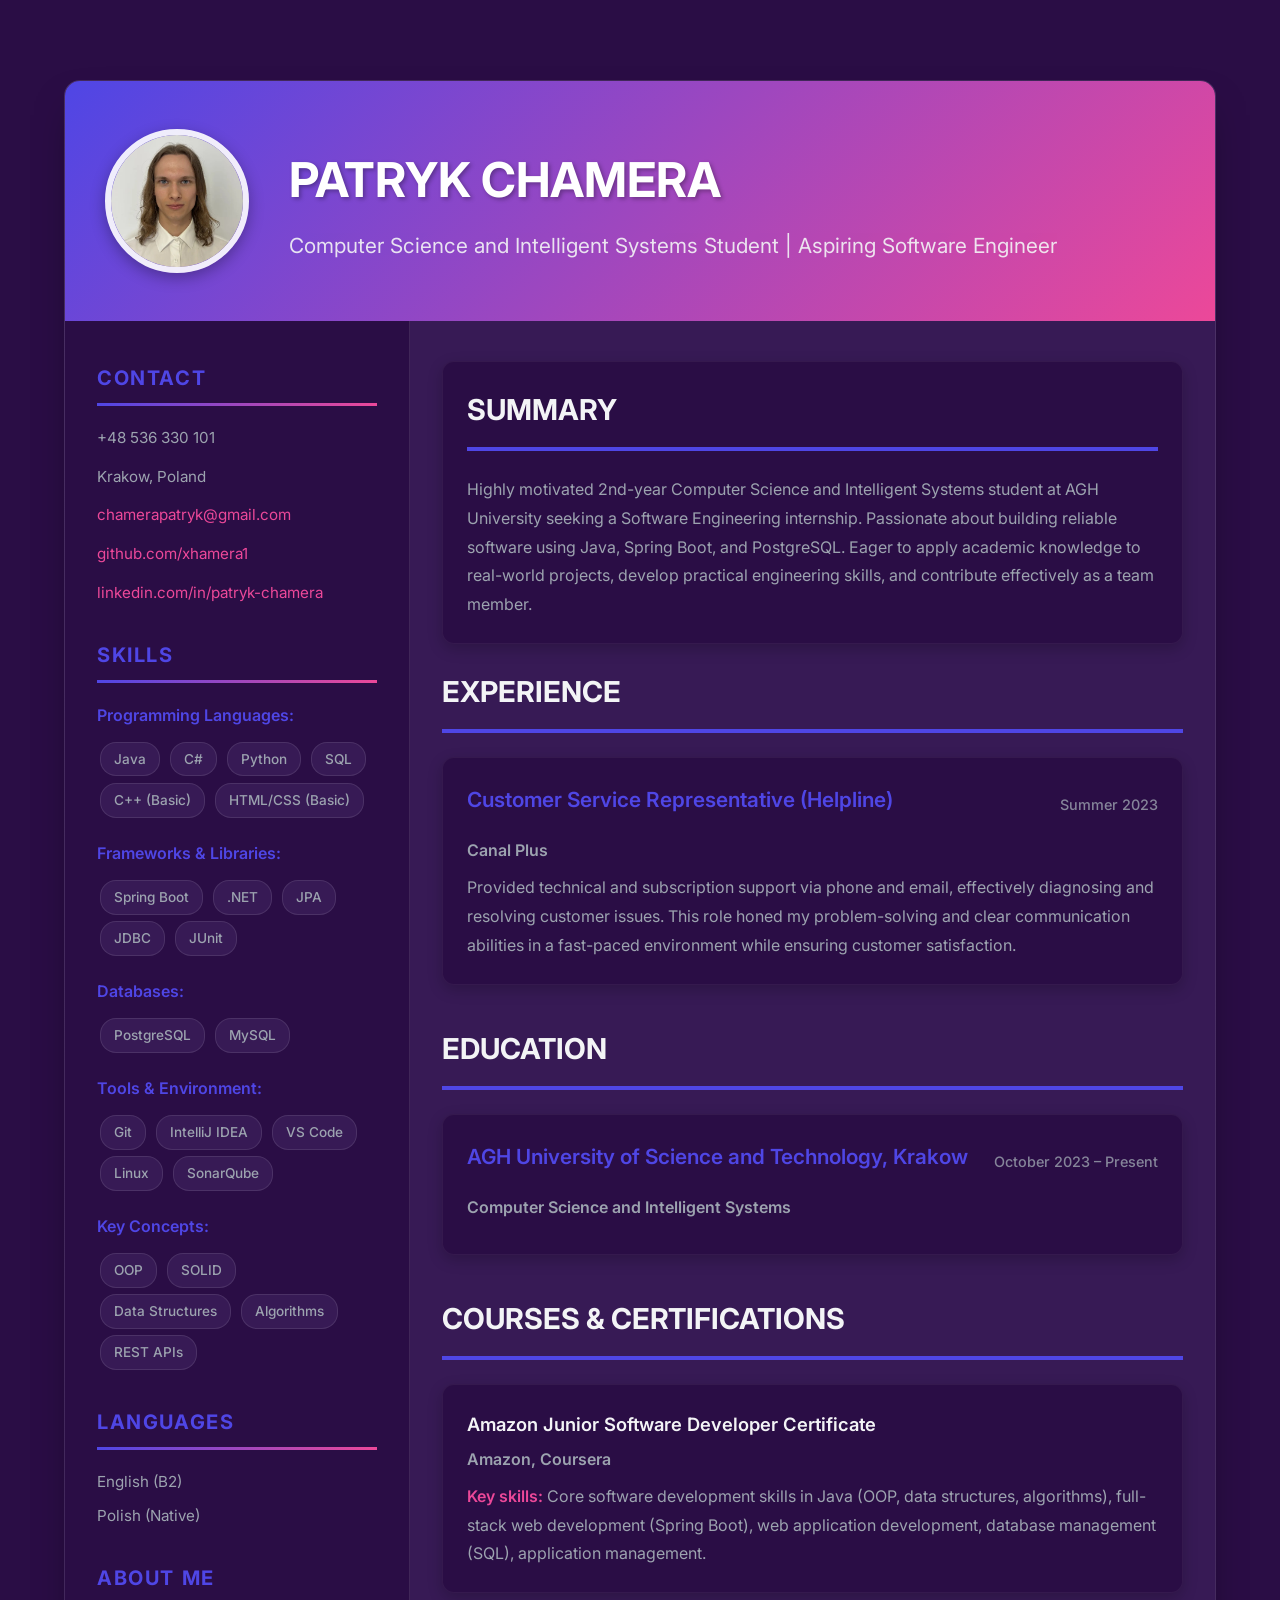
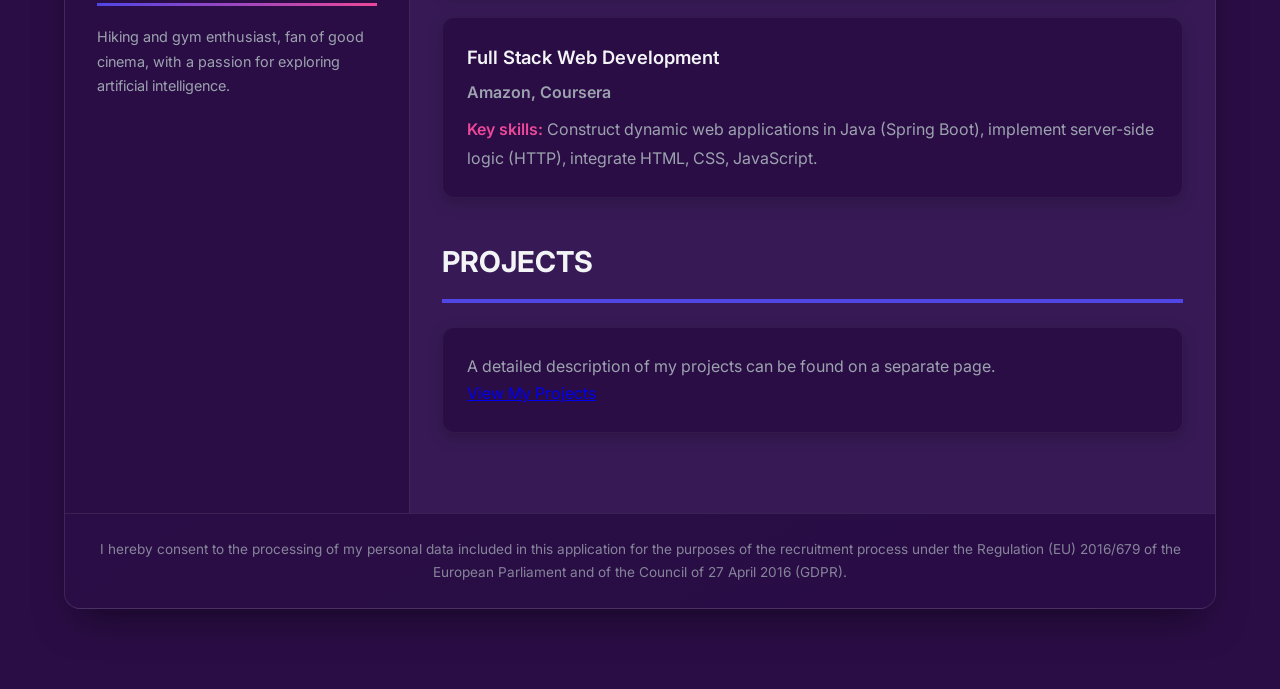
==== index.html @ 76b63164 "fixed links" ====
<!DOCTYPE html>
<html lang="en">
<head>
    <meta charset="UTF-8">
    <meta name="viewport" content="width=device-width, initial-scale=1.0">
    <title>Patryk Chamera CV</title>
    <link rel="stylesheet" href="styles.css">
    </head>
<body>

    <div class="container">
        <header class="header">
            <div class="profile-photo-wrapper">
                <img src="photo/cv zdjecie Patryk Chamera.jpeg" alt="Zdjęcie Patryka Chamery" class="profile-photo" onerror="this.onerror=null; this.src='https://placehold.co/120x120/e2e8f0/334155?text=Photo';">
            </div>
            <div class="header-text">
                <h1>PATRYK CHAMERA</h1>
                <p>Computer Science and Intelligent Systems Student | Aspiring Software Engineer</p>
            </div>
        </header>

        <div class="main-content">

            <aside class="sidebar">
                <section class="contact-section sidebar-section">
                    <h2>CONTACT</h2>
                    <ul>
                        <li>
                            <span>+48 536 330 101</span>
                        </li>
                        <li>
                            <span>Krakow, Poland</span>
                        </li>
                        <li>
                            <a href="mailto:chamerapatryk@gmail.com">chamerapatryk@gmail.com</a>
                        </li>
                        <li>
                            <a href="https://github.com/xhamera1" target="_blank" rel="noopener noreferrer">github.com/xhamera1</a>
                        </li>
                        <li>
                            <a href="https://www.linkedin.com/in/patryk-chamera-309835289/" target="_blank" rel="noopener noreferrer">linkedin.com/in/patryk-chamera</a>
                        </li>
                    </ul>
                </section>

                <section class="skills-section sidebar-section">
                    <h2>SKILLS</h2>
                    <div class="skills-list">
                        <div class="skill-category">
                            <h4>Programming Languages:</h4>
                            <p>
                                <span class="skill-tag">Java</span>
                                <span class="skill-tag">C#</span>
                                <span class="skill-tag">Python</span>
                                <span class="skill-tag">SQL</span>
                                <span class="skill-tag">C++ (Basic)</span>
                                <span class="skill-tag">HTML/CSS (Basic)</span>
                            </p>
                        </div>
                        <div class="skill-category">
                            <h4>Frameworks & Libraries:</h4>
                            <p>
                                <span class="skill-tag">Spring Boot</span>
                                <span class="skill-tag">.NET</span>
                                <span class="skill-tag">JPA</span>
                                <span class="skill-tag">JDBC</span>
                                <span class="skill-tag">JUnit</span>
                             </p>
                        </div>
                        <div class="skill-category">
                            <h4>Databases:</h4>
                            <p>
                                <span class="skill-tag">PostgreSQL</span>
                                <span class="skill-tag">MySQL</span>
                             </p>
                        </div>
                        <div class="skill-category">
                            <h4>Tools & Environment:</h4>
                            <p>
                                <span class="skill-tag">Git</span>
                                <span class="skill-tag">IntelliJ IDEA</span>
                                <span class="skill-tag">VS Code</span>
                                <span class="skill-tag">Linux</span>
                                <span class="skill-tag">SonarQube</span>
                            </p>
                        </div>
                        <div class="skill-category">
                            <h4>Key Concepts:</h4>
                             <p>
                                <span class="skill-tag">OOP</span>
                                <span class="skill-tag">SOLID</span>
                                <span class="skill-tag">Data Structures</span>
                                <span class="skill-tag">Algorithms</span>
                                <span class="skill-tag">REST APIs</span>
                            </p>
                        </div>
                    </div>
                </section>

                <section class="languages-section sidebar-section">
                    <h2>LANGUAGES</h2>
                    <ul>
                        <li>English (B2)</li>
                        <li>Polish (Native)</li>
                    </ul>
                </section>

                 <section class="about-section sidebar-section">
                    <h2>ABOUT ME</h2>
                    <p>
                        Hiking and gym enthusiast, fan of good cinema, with a passion for exploring artificial intelligence.
                    </p>
                </section>
            </aside>

            <main class="main-column">
                <section class="main-section card fade-in" id="summary">
                    <h2>SUMMARY</h2>
                    <p>
                        Highly motivated 2nd-year Computer Science and Intelligent Systems student at AGH University seeking a Software Engineering internship. Passionate about building reliable software using Java, Spring Boot, and PostgreSQL. Eager to apply academic knowledge to real-world projects, develop practical engineering skills, and contribute effectively as a team member.
                    </p>
                </section>

                <section class="main-section fade-in" id="experience">
                    <h2>EXPERIENCE</h2>
                    <div class="job card">
                        <div class="job-header">
                            <h3>Customer Service Representative (Helpline)</h3>
                            <span class="job-date">Summer 2023</span>
                        </div>
                        <p class="job-company">Canal Plus</p>
                        <p>
                            Provided technical and subscription support via phone and email, effectively diagnosing and resolving customer issues. This role honed my problem-solving and clear communication abilities in a fast-paced environment while ensuring customer satisfaction.
                        </p>
                    </div>
                </section>

                <section class="main-section fade-in" id="education">
                    <h2>EDUCATION</h2>
                    <div class="education-item card">
                         <div class="education-header">
                            <h3>AGH University of Science and Technology, Krakow</h3>
                            <span class="education-date">October 2023 – Present</span>
                        </div>
                        <p class="education-degree">Computer Science and Intelligent Systems</p>
                    </div>
                </section>

                <section class="main-section fade-in" id="courses">
                    <h2>COURSES & CERTIFICATIONS</h2>
                    <div class="certification-item card">
                        <h3>Amazon Junior Software Developer Certificate</h3>
                        <p class="certification-provider">Amazon, Coursera</p>
                        <p>
                           <span class="key-skills">Key skills:</span> Core software development skills in Java (OOP, data structures, algorithms), full-stack web development (Spring Boot), web application development, database management (SQL), application management.
                        </p>
                    </div>
                     <div class="certification-item card">
                        <h3>Full Stack Web Development</h3>
                        <p class="certification-provider">Amazon, Coursera</p>
                        <p>
                           <span class="key-skills">Key skills:</span> Construct dynamic web applications in Java (Spring Boot), implement server-side logic (HTTP), integrate HTML, CSS, JavaScript.
                        </p>
                    </div>
                </section>

                <section class="main-section fade-in" id="projects">
                    <h2>PROJECTS</h2>
                    <div class="card projects-link-card">
                        <p>A detailed description of my projects can be found on a separate page.</p>
                        <a href="projects.html" class="button-link">
                            View My Projects
                        </a>
                    </div>
                </section>
            </main>
        </div>

        <footer class="footer">
            I hereby consent to the processing of my personal data included in this application for the purposes of the recruitment process under the Regulation (EU) 2016/679 of the European Parliament and of the Council of 27 April 2016 (GDPR).
        </footer>

    </div>

    </body>
</html>
---- styles.css ----
/* Import Google Font */
@import url('https://fonts.googleapis.com/css2?family=Inter:wght@400;500;600;700&display=swap');

/* --- CSS Variables --- */
:root {
    --primary-deep: #2A0D45;   /* Deep Indigo/Purple */
    --primary-accent: #4F46E5; /* Electric Blue */
    --secondary-accent: #EC4899; /* Vibrant Pink/Magenta */
    --highlight: #14B8A6;     /* Teal */
    --text-light: #F3F4F6;     /* Very Light Gray */
    --text-medium: #9CA3AF;    /* Medium Gray */
    --text-dark: #1F2937;     /* Darker Gray for light backgrounds if needed */
    --card-bg: #371A55;       /* Slightly lighter than deep base */
    --glow-color: rgba(236, 72, 153, 0.7); /* Glow effect color based on secondary accent */

    /* Transitions */
    --transition-fast: all 0.2s ease-in-out;
    --transition-medium: all 0.3s ease-in-out;
}

/* --- Basic Reset & Body --- */
* {
    box-sizing: border-box;
    margin: 0;
    padding: 0;
}

body {
    font-family: 'Inter', sans-serif;
    background-color: var(--primary-deep);
    color: var(--text-light);
    line-height: 1.7; /* Increased line-height */
    padding: 1rem;
    overflow-x: hidden; /* Prevent horizontal scroll */
}

/* --- Container --- */
.container {
    max-width: 72rem; /* Slightly wider max-width */
    margin: 2rem auto;
    background: linear-gradient(145deg, var(--card-bg), var(--primary-deep)); /* Subtle gradient */
    box-shadow: 0 20px 40px -15px rgba(0, 0, 0, 0.5); /* Stronger shadow */
    border-radius: 1rem; /* Larger radius */
    overflow: hidden;
    border: 1px solid rgba(255, 255, 255, 0.1); /* Subtle border */
}

/* --- Header --- */
.header {
    background: linear-gradient(135deg, var(--primary-accent) 0%, var(--secondary-accent) 100%);
    color: #ffffff;
    padding: 2.5rem 1.5rem;
    display: flex;
    flex-direction: column;
    align-items: center;
    text-align: center;
    position: relative;
}

.profile-photo-wrapper {
    margin-bottom: 1.5rem;
    position: relative;
    width: 8rem; /* Increased size */
    height: 8rem;
}

.profile-photo {
    width: 100%;
    height: 100%;
    border-radius: 50%;
    border: 6px solid rgba(255, 255, 255, 0.9); /* Thicker border */
    object-fit: cover;
    box-shadow: 0 5px 15px rgba(0, 0, 0, 0.3);
    transition: var(--transition-medium);
}

.profile-photo-wrapper:hover .profile-photo {
    transform: scale(1.05);
    box-shadow: 0 8px 25px rgba(0, 0, 0, 0.4), 0 0 15px var(--glow-color); /* Add glow on hover */
}

.header-text h1 {
    font-size: 2.2rem;
    font-weight: 700;
    margin-bottom: 0.5rem;
    text-shadow: 2px 2px 4px rgba(0, 0, 0, 0.3);
}

.header-text p {
    font-size: 1.2rem;
    color: var(--text-light);
    font-weight: 400;
    opacity: 0.9;
}

/* --- Main Content Layout --- */
.main-content {
    display: flex;
    flex-direction: column;
}

/* --- Sidebar --- */
.sidebar {
    width: 100%;
    background-color: var(--primary-deep); /* Dark background */
    padding: 2rem 1.5rem;
    border-right: 1px solid rgba(255, 255, 255, 0.1); /* Subtle separator */
}

.sidebar-section {
    margin-bottom: 2rem;
}

.sidebar-section h2 {
    font-size: 1.25rem;
    font-weight: 700;
    margin-bottom: 1.2rem;
    color: var(--primary-accent); /* Electric blue headers */
    border-bottom: 3px solid;
    border-image: linear-gradient(to right, var(--primary-accent), var(--secondary-accent)) 1; /* Gradient border */
    padding-bottom: 0.5rem;
    text-transform: uppercase;
    letter-spacing: 0.08em;
    transition: var(--transition-fast);
}

.sidebar-section h2:hover {
    color: var(--secondary-accent); /* Shift color on hover */
}

.sidebar-section ul {
    list-style: none;
    font-size: 0.95rem;
    color: var(--text-medium);
}

.sidebar-section ul li {
    margin-bottom: 0.8rem;
    display: flex;
    align-items: center; /* Align icon and text */
}

.sidebar-section .icon { /* Style for optional icons */
    margin-right: 0.8rem;
    color: var(--highlight);
    width: 1.1rem;
    text-align: center;
}

.sidebar-section a {
    color: var(--secondary-accent); /* Pink links */
    text-decoration: none;
    word-break: break-word;
    transition: var(--transition-fast);
    position: relative; /* For potential underline animations */
}

.sidebar-section a:hover {
    color: var(--text-light);
    text-shadow: 0 0 8px var(--glow-color); /* Glow effect */
    transform: translateY(-2px); /* Slight lift */
}

/* Skills Section Specifics */
.skills-list .skill-category {
    margin-bottom: 1.2rem;
}

.skills-list h4 {
    font-weight: 600;
    color: var(--primary-accent);
    margin-bottom: 0.6rem;
    font-size: 1rem;
}

.skill-tag {
    display: inline-block;
    background-color: var(--card-bg);
    color: var(--text-medium);
    padding: 0.3rem 0.8rem;
    margin: 0.2rem;
    border-radius: 1rem; /* Pill shape */
    font-size: 0.85rem;
    font-weight: 500;
    border: 1px solid rgba(255, 255, 255, 0.1);
    transition: var(--transition-fast);
    cursor: default; /* Indicate non-clickable */
}

.skill-tag:hover {
    background-color: var(--secondary-accent);
    color: var(--text-light);
    transform: scale(1.08) rotate(2deg); /* Scale and slight rotate */
    box-shadow: 0 3px 8px rgba(0, 0, 0, 0.3);
    border-color: var(--secondary-accent);
}

.languages-section ul li {
    margin-bottom: 0.5rem;
}

.about-section p {
    font-size: 0.9rem;
    color: var(--text-medium);
}

/* --- Main Column --- */
.main-column {
    width: 100%;
    padding: 2rem 1.5rem;
    background-color: var(--card-bg); /* Slightly lighter background */
}

.main-section {
    margin-bottom: 2.5rem; /* More space */
}

.main-section h2 {
    font-size: 1.8rem;
    font-weight: 700;
    margin-bottom: 1.5rem;
    border-bottom: 4px solid var(--primary-accent);
    padding-bottom: 0.75rem;
    color: var(--text-light);
    transition: var(--transition-fast);
}

.main-section h2:hover {
    border-bottom-color: var(--secondary-accent); /* Change border color on hover */
}

.main-section h3 {
    font-size: 1.3rem;
    font-weight: 600;
    margin-bottom: 0.7rem;
    color: var(--primary-accent);
}

.main-section p {
    font-size: 1rem; /* Larger base text */
    color: var(--text-medium);
    line-height: 1.8;
}

/* Card Styling for main sections */
.card {
    background-color: var(--primary-deep); /* Darker cards */
    padding: 1.5rem;
    border-radius: 0.75rem;
    margin-bottom: 1.5rem;
    border: 1px solid rgba(255, 255, 255, 0.05);
    box-shadow: 0 5px 15px rgba(0, 0, 0, 0.2);
    transition: var(--transition-medium);
}

.card:hover {
    transform: translateY(-6px) scale(1.01); /* Lift and slight scale */
    box-shadow: 0 12px 25px rgba(0, 0, 0, 0.3);
    border-color: var(--secondary-accent);
    background-color: #401f68; /* Slightly lighten card background on hover */
}

/* Experience Section Specifics */
.job-header, .education-header {
    display: flex;
    flex-direction: column;
    justify-content: space-between;
    align-items: baseline;
    margin-bottom: 0.5rem;
}
.job-date, .education-date {
    font-size: 0.9rem;
    font-weight: 500;
    color: var(--text-medium);
    margin-top: 0.25rem;
    opacity: 0.8;
}
.job-company, .education-degree, .certification-provider {
    font-size: 1rem;
    font-weight: 600;
    color: var(--text-light);
    margin-bottom: 0.5rem;
}

/* Courses & Certifications Specifics */
.certification-item h3 {
     font-size: 1.15rem;
     color: var(--text-light);
     margin-bottom: 0.3rem;
}
.key-skills {
    font-weight: 600;
    color: var(--secondary-accent); /* Highlight key skills */
}

/* Projects Specifics */
.project-item h3 {
    font-size: 1.15rem;
    color: var(--text-light);
    margin-bottom: 0.3rem;
}
.project-item p {
    margin-bottom: 1rem; /* More space before link */
}
.project-link {
    font-size: 0.95rem;
    font-weight: 500;
    display: inline-flex; /* Use flex for icon alignment */
    align-items: center;
    gap: 0.5rem; /* Space between icon and text */
    color: var(--text-light);
    background-color: var(--primary-accent);
    padding: 0.5rem 1rem;
    border-radius: 0.5rem;
    text-decoration: none;
    transition: var(--transition-fast);
    box-shadow: 0 2px 5px rgba(0, 0, 0, 0.2);
}
.project-link:hover {
    background-color: var(--secondary-accent);
    color: #ffffff;
    transform: translateY(-3px) scale(1.03);
    box-shadow: 0 5px 10px rgba(0, 0, 0, 0.3), 0 0 8px var(--glow-color);
}

/* --- Footer --- */
.footer {
    text-align: center;
    padding: 1.5rem 1rem;
    background-color: var(--primary-deep);
    font-size: 0.85rem;
    color: var(--text-medium);
    border-top: 1px solid rgba(255, 255, 255, 0.1);
    opacity: 0.8;
}

/* --- Animations --- */
@keyframes fadeIn {
    from { opacity: 0; transform: translateY(20px); }
    to { opacity: 1; transform: translateY(0); }
}

.fade-in {
    animation: fadeIn 0.6s ease-out forwards;
    opacity: 0; /* Start hidden */
}

/* Add staggered delays for sections */
.main-section:nth-of-type(1) { animation-delay: 0.1s; }
.main-section:nth-of-type(2) { animation-delay: 0.2s; }
.main-section:nth-of-type(3) { animation-delay: 0.3s; }
.main-section:nth-of-type(4) { animation-delay: 0.4s; }
.main-section:nth-of-type(5) { animation-delay: 0.5s; }


/* --- Responsive Design --- */
@media (min-width: 768px) { /* md: breakpoint */
    body {
        padding: 2rem;
    }

    .header {
        flex-direction: row;
        padding: 3rem 2.5rem;
        text-align: left;
    }

    .profile-photo-wrapper {
        width: 9rem;
        height: 9rem;
        margin-bottom: 0;
        margin-right: 2.5rem;
        flex-shrink: 0; /* Prevent shrinking */
    }

     .header-text h1 {
        font-size: 2.8rem;
    }

    .header-text p {
        font-size: 1.3rem;
    }

    .main-content {
        flex-direction: row;
    }

    .sidebar {
        width: 35%; /* Give sidebar decent width */
        padding: 2.5rem 2rem;
    }

    .main-column {
        width: 65%;
        padding: 2.5rem 2rem;
    }

    .job-header, .education-header {
        flex-direction: row;
        align-items: center; /* Align items vertically centered */
    }
     .job-date, .education-date {
        margin-top: 0;
        margin-left: 1rem; /* Add space */
    }
}

@media (min-width: 1024px) { /* lg: breakpoint */
    .container {
         margin: 3rem auto;
    }
     .sidebar {
        width: 30%;
    }
    .main-column {
        width: 70%;
    }
    .header-text h1 {
        font-size: 3rem;
    }
}
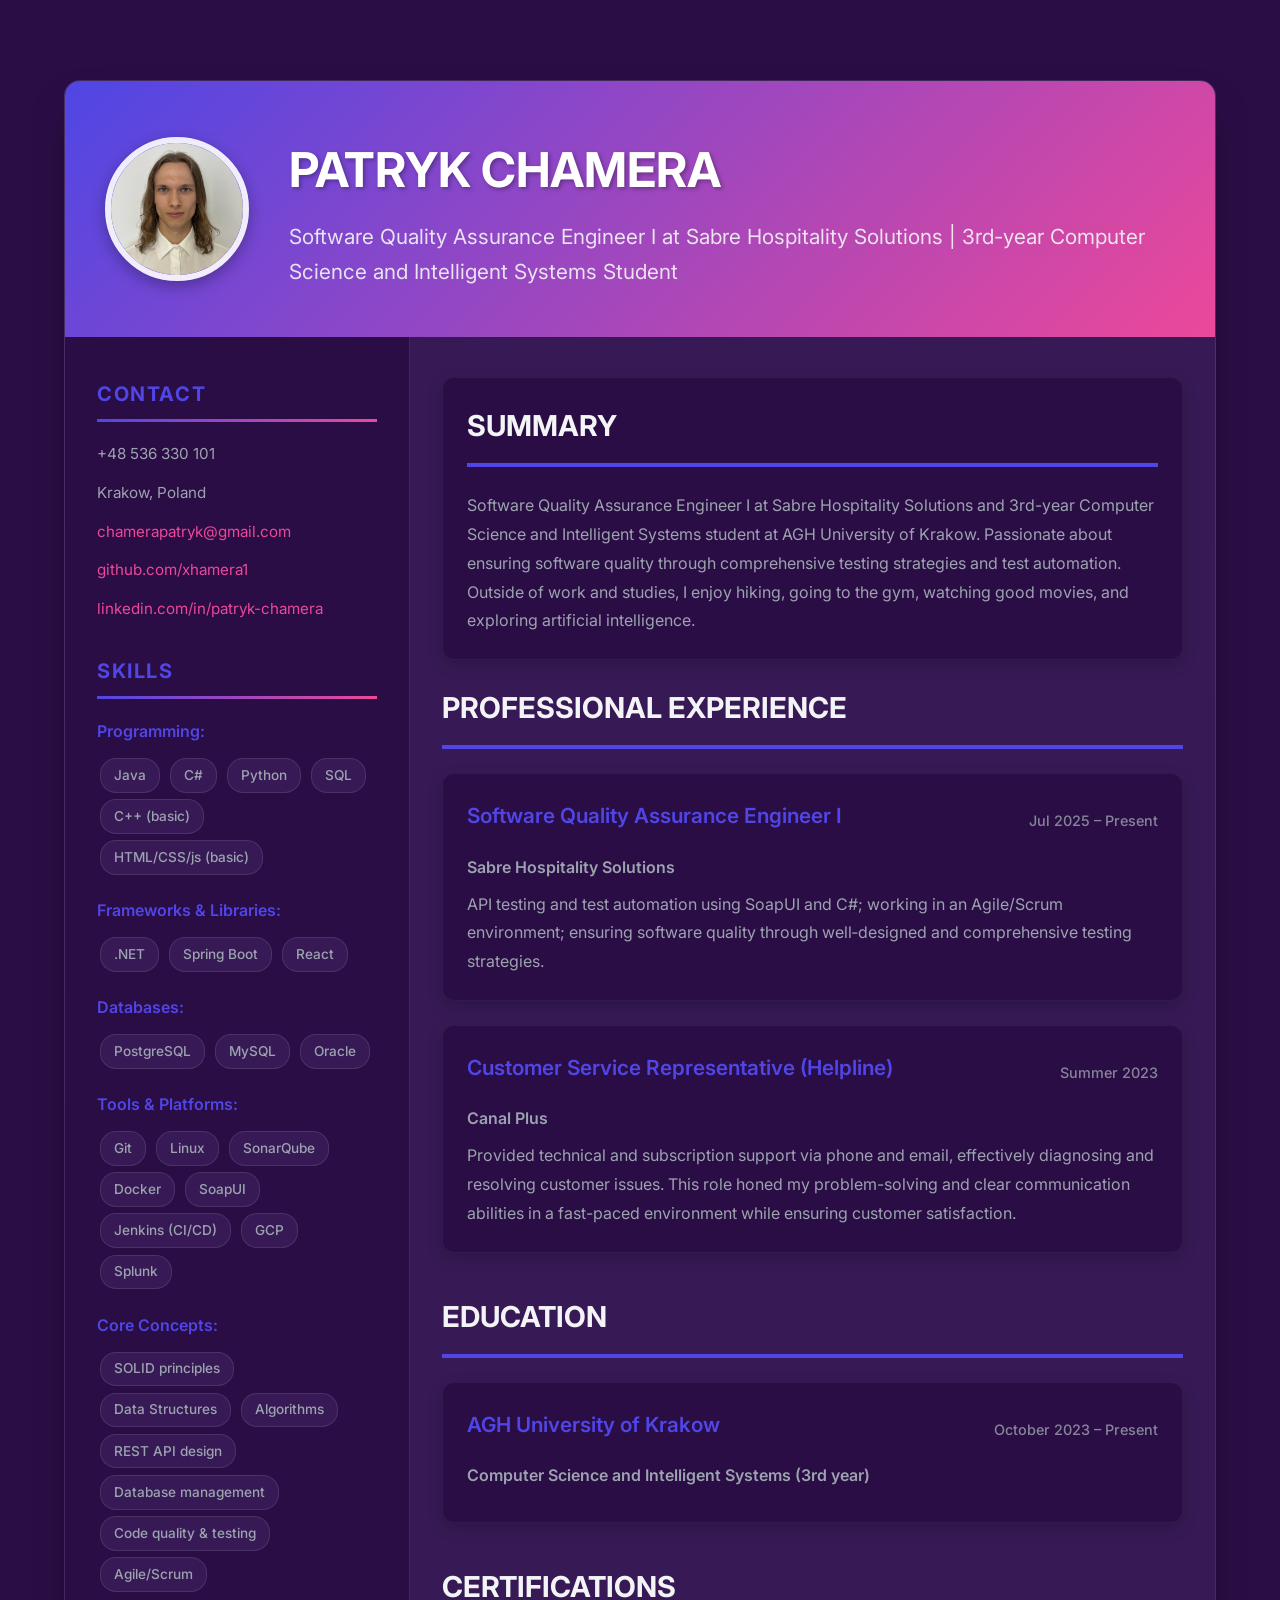
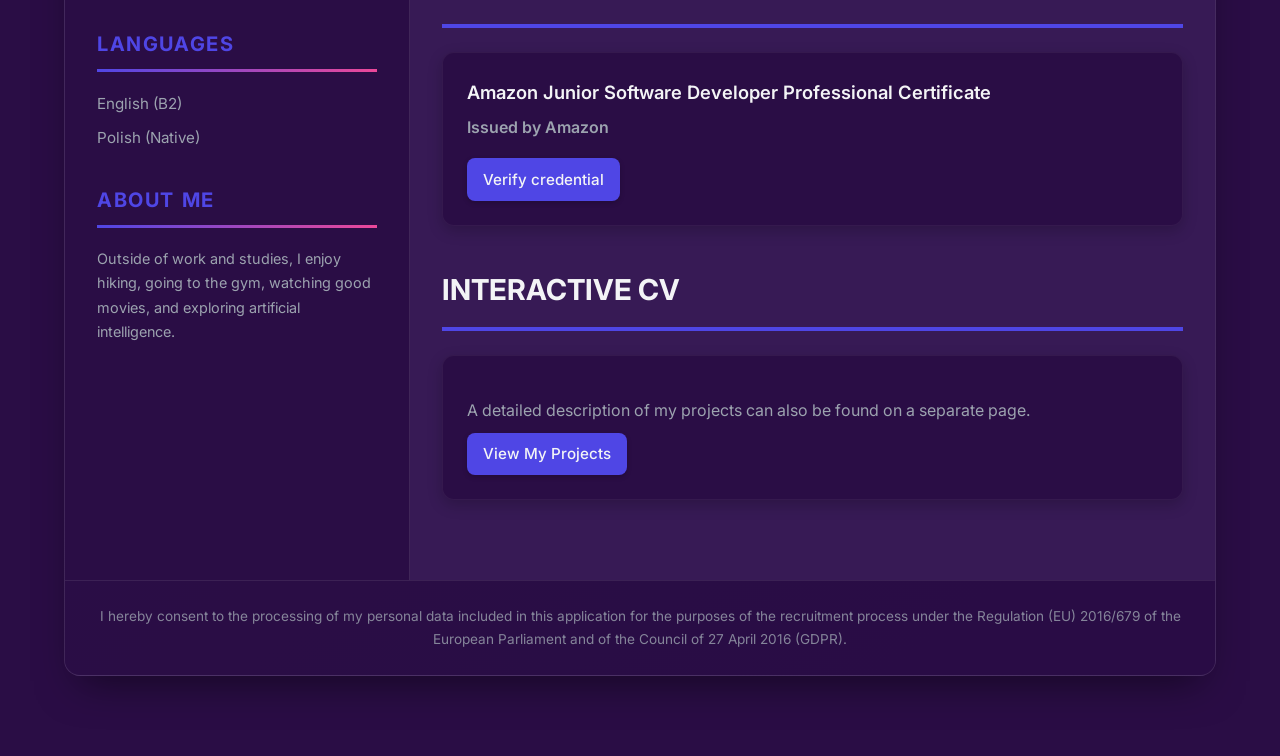
==== commit 9833223d: "2025 cv update" ====
--- a/index.html
+++ b/index.html
@@ -15,7 +15,7 @@
             </div>
             <div class="header-text">
                 <h1>PATRYK CHAMERA</h1>
-                <p>Computer Science and Intelligent Systems Student | Aspiring Software Engineer</p>
+                <p>Software Quality Assurance Engineer I at Sabre Hospitality Solutions | 3rd-year Computer Science and Intelligent Systems Student</p>
             </div>
         </header>
 
@@ -47,24 +47,22 @@
                     <h2>SKILLS</h2>
                     <div class="skills-list">
                         <div class="skill-category">
-                            <h4>Programming Languages:</h4>
+                            <h4>Programming:</h4>
                             <p>
                                 <span class="skill-tag">Java</span>
                                 <span class="skill-tag">C#</span>
                                 <span class="skill-tag">Python</span>
                                 <span class="skill-tag">SQL</span>
-                                <span class="skill-tag">C++ (Basic)</span>
-                                <span class="skill-tag">HTML/CSS (Basic)</span>
+                                <span class="skill-tag">C++ (basic)</span>
+                                <span class="skill-tag">HTML/CSS/js (basic)</span>
                             </p>
                         </div>
                         <div class="skill-category">
                             <h4>Frameworks & Libraries:</h4>
                             <p>
+                                <span class="skill-tag">.NET</span>
                                 <span class="skill-tag">Spring Boot</span>
-                                <span class="skill-tag">.NET</span>
-                                <span class="skill-tag">JPA</span>
-                                <span class="skill-tag">JDBC</span>
-                                <span class="skill-tag">JUnit</span>
+                                <span class="skill-tag">React</span>
                              </p>
                         </div>
                         <div class="skill-category">
@@ -72,26 +70,32 @@
                             <p>
                                 <span class="skill-tag">PostgreSQL</span>
                                 <span class="skill-tag">MySQL</span>
+                                <span class="skill-tag">Oracle</span>
                              </p>
                         </div>
                         <div class="skill-category">
-                            <h4>Tools & Environment:</h4>
+                            <h4>Tools & Platforms:</h4>
                             <p>
                                 <span class="skill-tag">Git</span>
-                                <span class="skill-tag">IntelliJ IDEA</span>
-                                <span class="skill-tag">VS Code</span>
                                 <span class="skill-tag">Linux</span>
                                 <span class="skill-tag">SonarQube</span>
+                                <span class="skill-tag">Docker</span>
+                                <span class="skill-tag">SoapUI</span>
+                                <span class="skill-tag">Jenkins (CI/CD)</span>
+                                <span class="skill-tag">GCP</span>
+                                <span class="skill-tag">Splunk</span>
                             </p>
                         </div>
                         <div class="skill-category">
-                            <h4>Key Concepts:</h4>
+                            <h4>Core Concepts:</h4>
                              <p>
-                                <span class="skill-tag">OOP</span>
-                                <span class="skill-tag">SOLID</span>
+                                <span class="skill-tag">SOLID principles</span>
                                 <span class="skill-tag">Data Structures</span>
                                 <span class="skill-tag">Algorithms</span>
-                                <span class="skill-tag">REST APIs</span>
+                                <span class="skill-tag">REST API design</span>
+                                <span class="skill-tag">Database management</span>
+                                <span class="skill-tag">Code quality & testing</span>
+                                <span class="skill-tag">Agile/Scrum</span>
                             </p>
                         </div>
                     </div>
@@ -108,7 +112,7 @@
                  <section class="about-section sidebar-section">
                     <h2>ABOUT ME</h2>
                     <p>
-                        Hiking and gym enthusiast, fan of good cinema, with a passion for exploring artificial intelligence.
+                        Outside of work and studies, I enjoy hiking, going to the gym, watching good movies, and exploring artificial intelligence.
                     </p>
                 </section>
             </aside>
@@ -117,12 +121,22 @@
                 <section class="main-section card fade-in" id="summary">
                     <h2>SUMMARY</h2>
                     <p>
-                        Highly motivated 2nd-year Computer Science and Intelligent Systems student at AGH University seeking a Software Engineering internship. Passionate about building reliable software using Java, Spring Boot, and PostgreSQL. Eager to apply academic knowledge to real-world projects, develop practical engineering skills, and contribute effectively as a team member.
+                        Software Quality Assurance Engineer I at Sabre Hospitality Solutions and 3rd-year Computer Science and Intelligent Systems student at AGH University of Krakow. Passionate about ensuring software quality through comprehensive testing strategies and test automation. Outside of work and studies, I enjoy hiking, going to the gym, watching good movies, and exploring artificial intelligence.
                     </p>
                 </section>
 
                 <section class="main-section fade-in" id="experience">
-                    <h2>EXPERIENCE</h2>
+                    <h2>PROFESSIONAL EXPERIENCE</h2>
+                    <div class="job card">
+                        <div class="job-header">
+                            <h3>Software Quality Assurance Engineer I</h3>
+                            <span class="job-date">Jul 2025 – Present</span>
+                        </div>
+                        <p class="job-company">Sabre Hospitality Solutions</p>
+                        <p>
+                            API testing and test automation using SoapUI and C#; working in an Agile/Scrum environment; ensuring software quality through well‑designed and comprehensive testing strategies.
+                        </p>
+                    </div>
                     <div class="job card">
                         <div class="job-header">
                             <h3>Customer Service Representative (Helpline)</h3>
@@ -139,36 +153,29 @@
                     <h2>EDUCATION</h2>
                     <div class="education-item card">
                          <div class="education-header">
-                            <h3>AGH University of Science and Technology, Krakow</h3>
+                            <h3>AGH University of Krakow</h3>
                             <span class="education-date">October 2023 – Present</span>
                         </div>
-                        <p class="education-degree">Computer Science and Intelligent Systems</p>
+                        <p class="education-degree">Computer Science and Intelligent Systems (3rd year)</p>
                     </div>
                 </section>
 
                 <section class="main-section fade-in" id="courses">
-                    <h2>COURSES & CERTIFICATIONS</h2>
+                    <h2>CERTIFICATIONS</h2>
                     <div class="certification-item card">
-                        <h3>Amazon Junior Software Developer Certificate</h3>
-                        <p class="certification-provider">Amazon, Coursera</p>
+                        <h3>Amazon Junior Software Developer Professional Certificate</h3>
+                        <p class="certification-provider">Issued by Amazon</p>
                         <p>
-                           <span class="key-skills">Key skills:</span> Core software development skills in Java (OOP, data structures, algorithms), full-stack web development (Spring Boot), web application development, database management (SQL), application management.
-                        </p>
-                    </div>
-                     <div class="certification-item card">
-                        <h3>Full Stack Web Development</h3>
-                        <p class="certification-provider">Amazon, Coursera</p>
-                        <p>
-                           <span class="key-skills">Key skills:</span> Construct dynamic web applications in Java (Spring Boot), implement server-side logic (HTTP), integrate HTML, CSS, JavaScript.
+                           <a href="https://www.coursera.org/account/accomplishments/specialization/certificate/NED8K1HZ4HJP" target="_blank" rel="noopener noreferrer" class="button-link" style="display: inline-flex; margin-top: 0.5rem;">Verify credential</a>
                         </p>
                     </div>
                 </section>
 
                 <section class="main-section fade-in" id="projects">
-                    <h2>PROJECTS</h2>
+                    <h2>INTERACTIVE CV</h2>
                     <div class="card projects-link-card">
-                        <p>A detailed description of my projects can be found on a separate page.</p>
-                        <a href="projects.html" class="button-link">
+                        <p style="margin-top: 1rem;">A detailed description of my projects can also be found on a separate page.</p>
+                        <a href="projects.html" class="button-link" style="display: inline-flex; margin-top: 0.5rem;">
                             View My Projects
                         </a>
                     </div>
--- a/styles.css
+++ b/styles.css
@@ -323,6 +323,29 @@
     box-shadow: 0 5px 10px rgba(0, 0, 0, 0.3), 0 0 8px var(--glow-color);
 }
 
+/* Button link - same styling as project-link */
+.button-link {
+    font-size: 0.95rem;
+    font-weight: 500;
+    display: inline-flex;
+    align-items: center;
+    gap: 0.5rem;
+    color: var(--text-light);
+    background-color: var(--primary-accent);
+    padding: 0.5rem 1rem;
+    border-radius: 0.5rem;
+    text-decoration: none;
+    transition: var(--transition-fast);
+    box-shadow: 0 2px 5px rgba(0, 0, 0, 0.2);
+}
+
+.button-link:hover {
+    background-color: var(--secondary-accent);
+    color: #ffffff;
+    transform: translateY(-3px) scale(1.03);
+    box-shadow: 0 5px 10px rgba(0, 0, 0, 0.3), 0 0 8px var(--glow-color);
+}
+
 /* --- Footer --- */
 .footer {
     text-align: center;
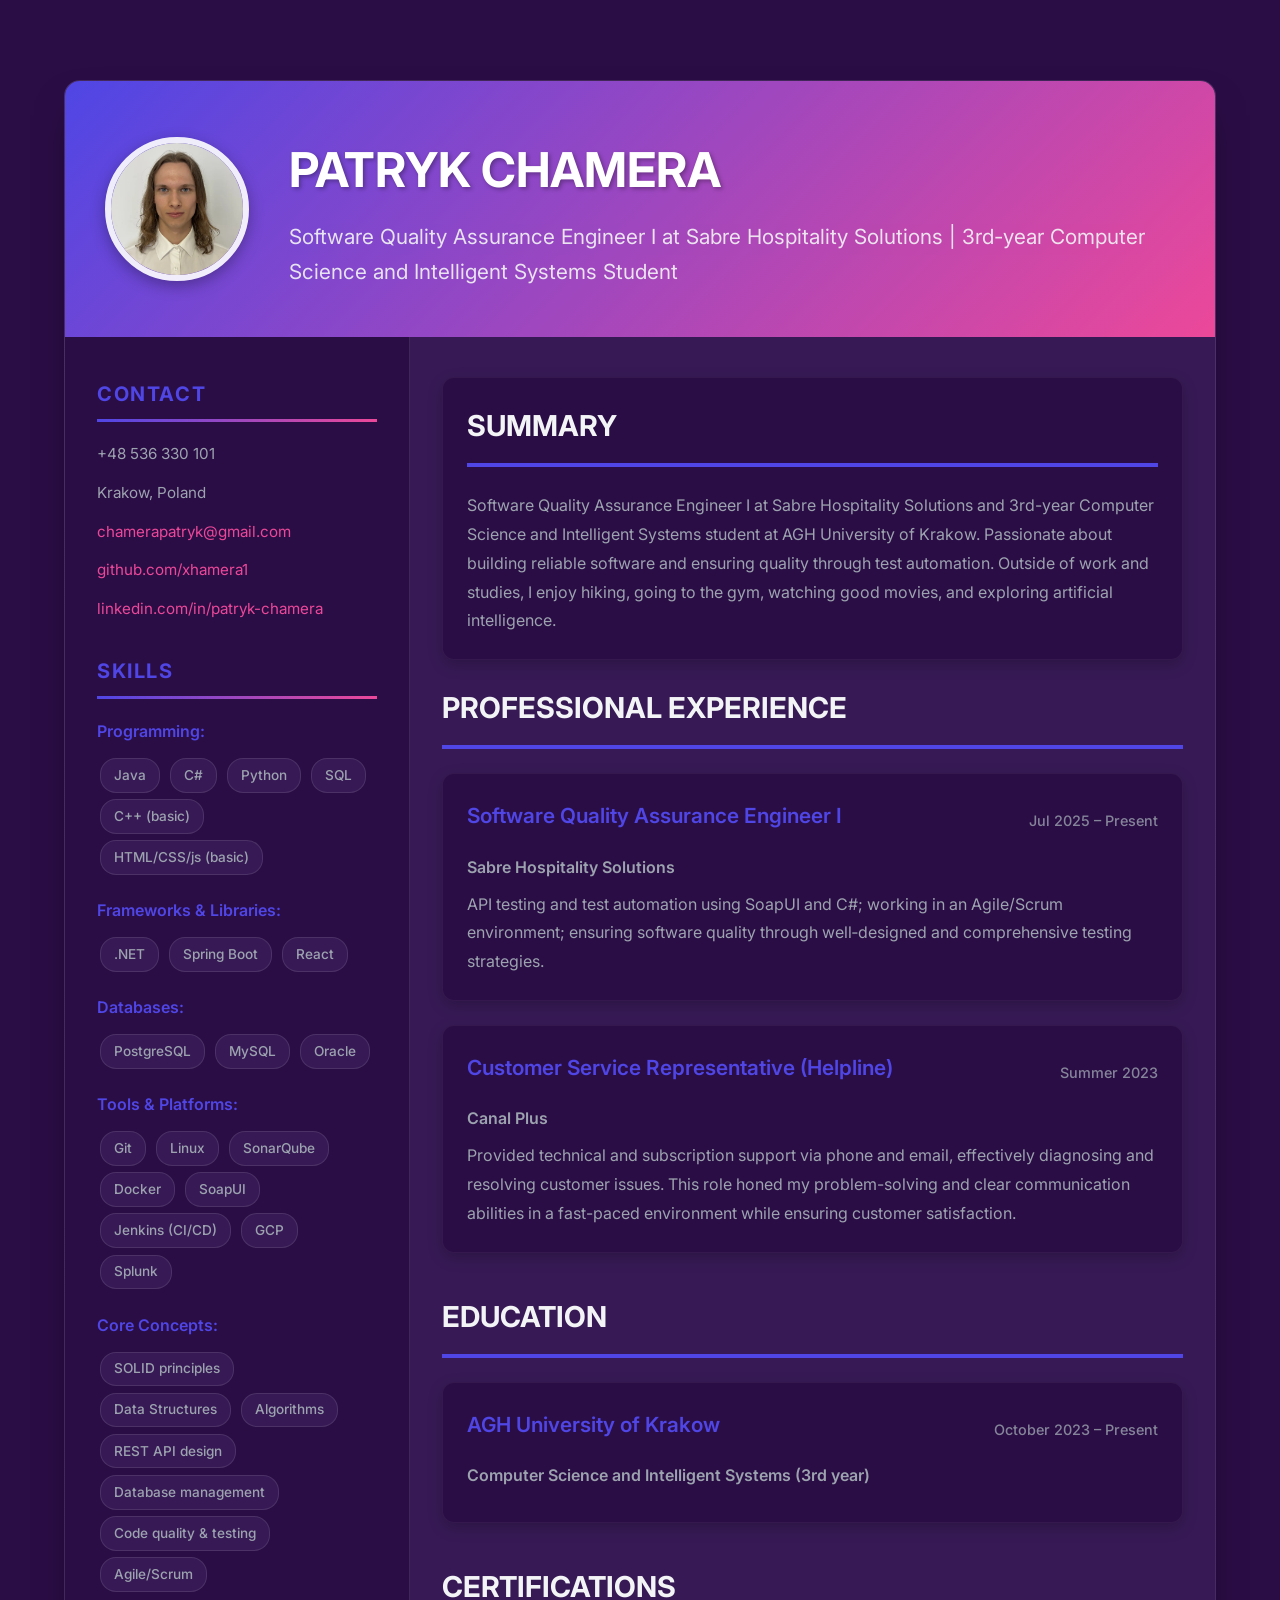
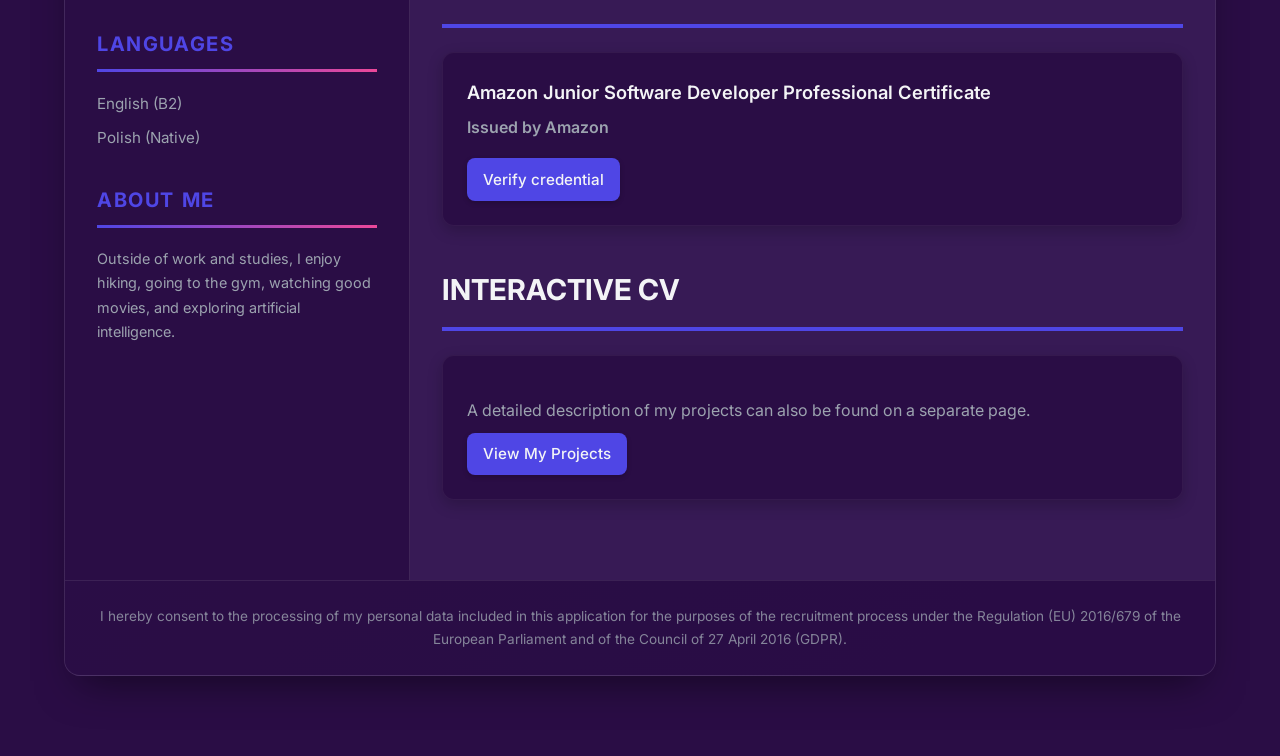
==== commit a61df873: "2025 cv update- small fix" ====
--- a/index.html
+++ b/index.html
@@ -121,7 +121,7 @@
                 <section class="main-section card fade-in" id="summary">
                     <h2>SUMMARY</h2>
                     <p>
-                        Software Quality Assurance Engineer I at Sabre Hospitality Solutions and 3rd-year Computer Science and Intelligent Systems student at AGH University of Krakow. Passionate about ensuring software quality through comprehensive testing strategies and test automation. Outside of work and studies, I enjoy hiking, going to the gym, watching good movies, and exploring artificial intelligence.
+                        Software Quality Assurance Engineer I at Sabre Hospitality Solutions and 3rd-year Computer Science and Intelligent Systems student at AGH University of Krakow. Passionate about building reliable software and ensuring quality through test automation. Outside of work and studies, I enjoy hiking, going to the gym, watching good movies, and exploring artificial intelligence.
                     </p>
                 </section>
 
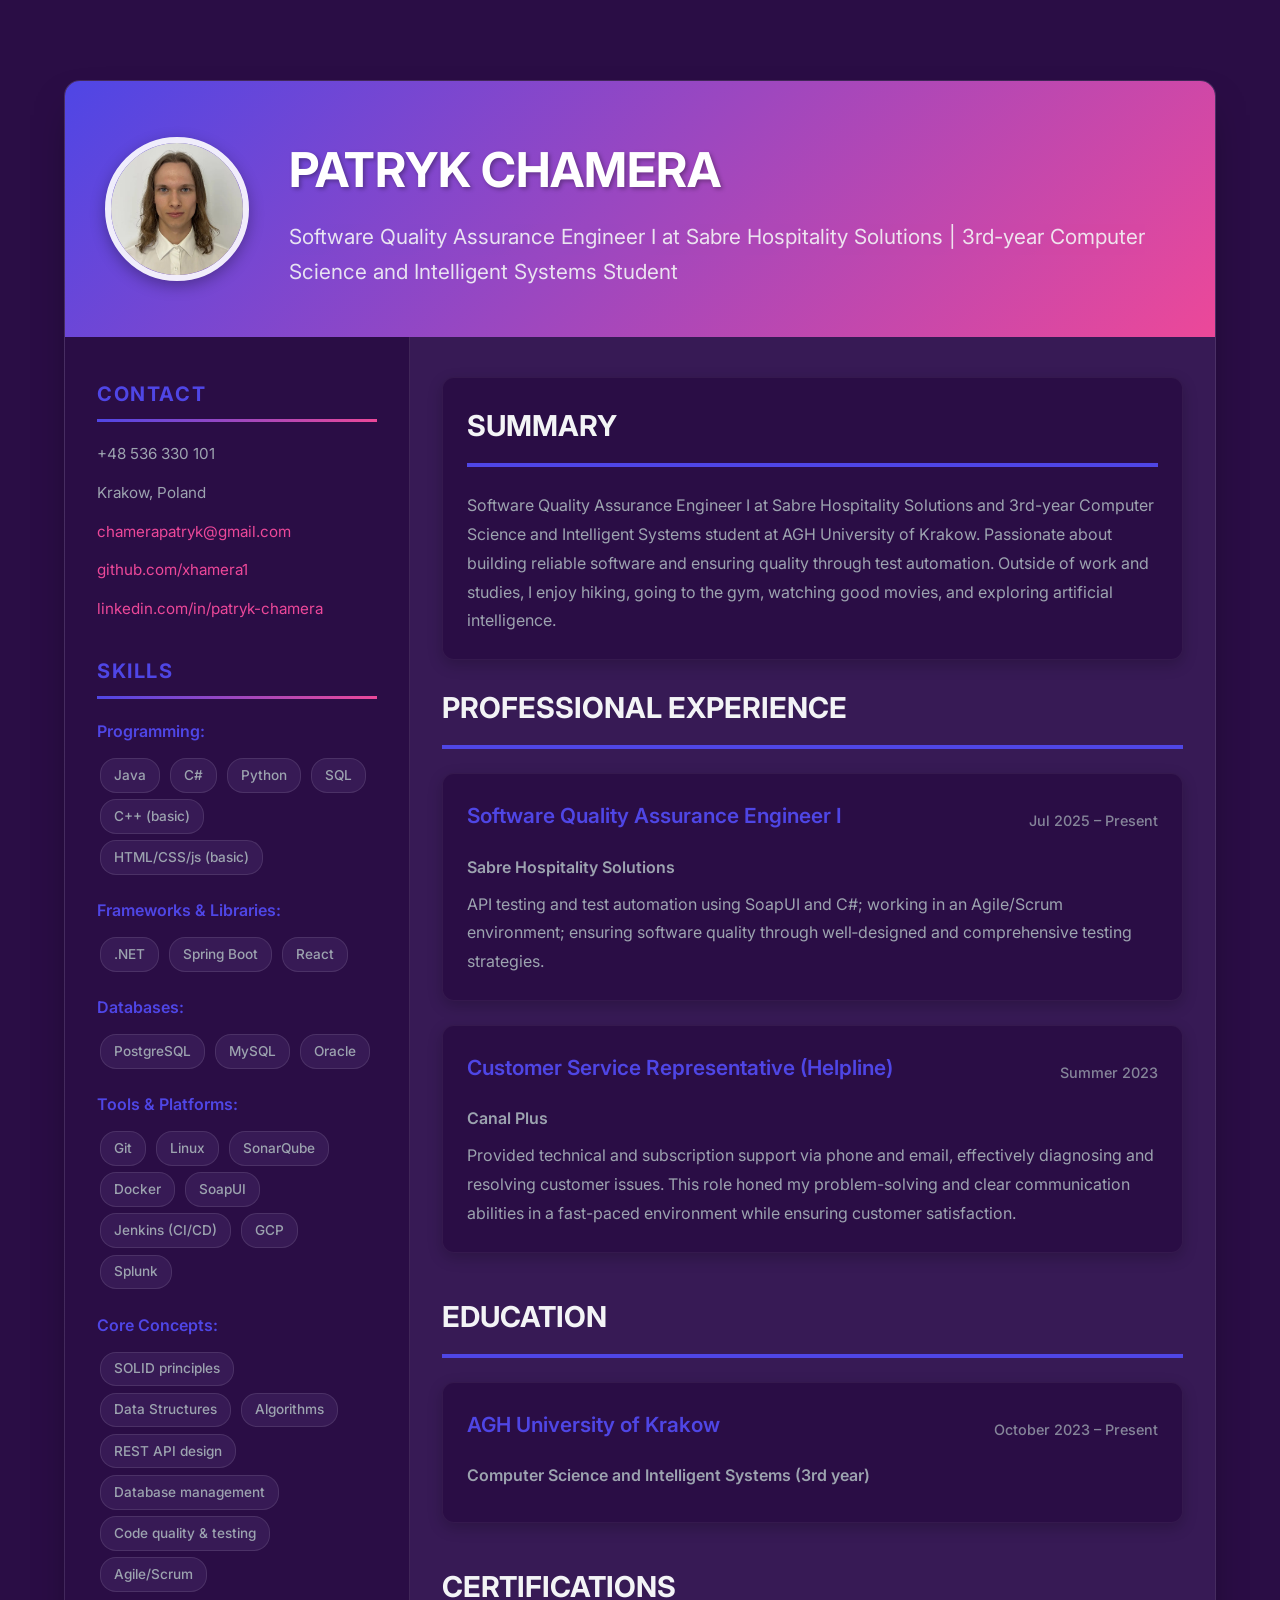
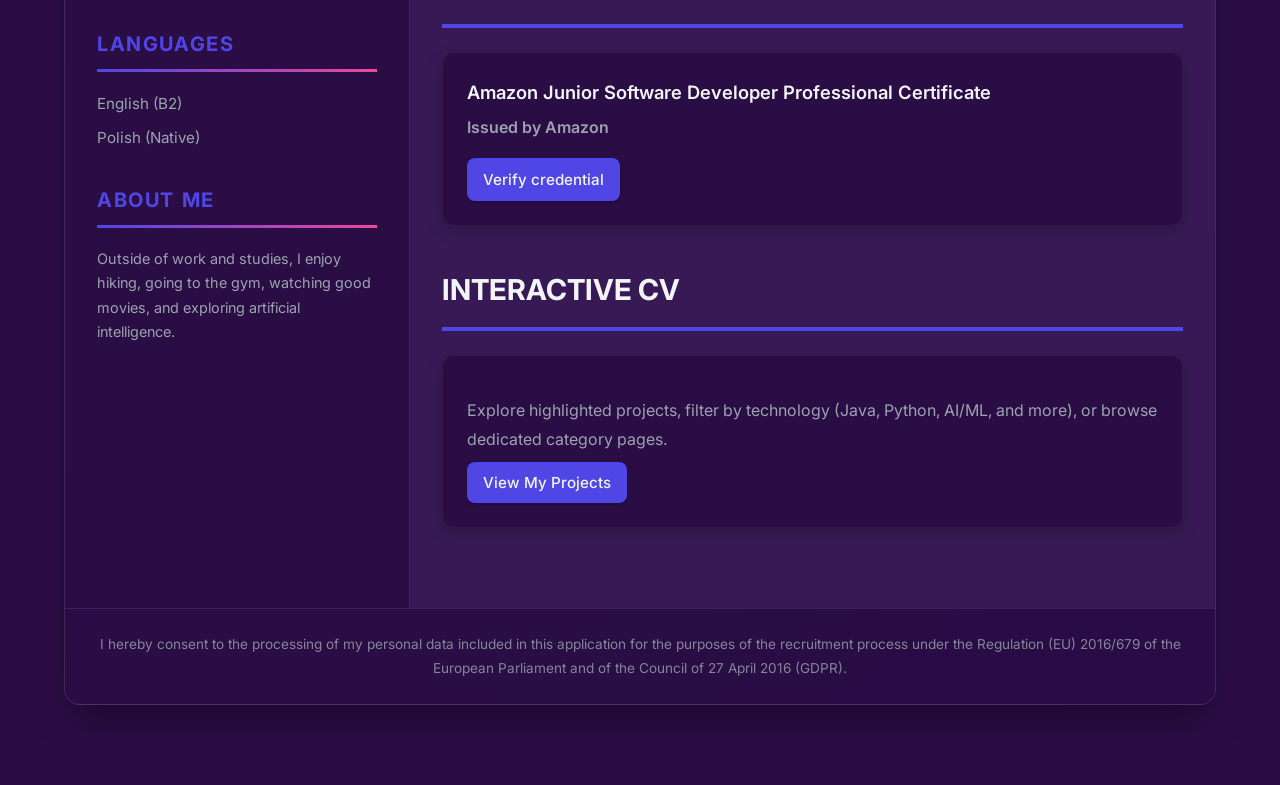
==== commit 2cac11e8: "update 2026 august" ====
--- a/index.html
+++ b/index.html
@@ -174,7 +174,7 @@
                 <section class="main-section fade-in" id="projects">
                     <h2>INTERACTIVE CV</h2>
                     <div class="card projects-link-card">
-                        <p style="margin-top: 1rem;">A detailed description of my projects can also be found on a separate page.</p>
+                        <p style="margin-top: 1rem;">Explore highlighted projects, filter by technology (Java, Python, AI/ML, and more), or browse dedicated category pages.</p>
                         <a href="projects.html" class="button-link" style="display: inline-flex; margin-top: 0.5rem;">
                             View My Projects
                         </a>
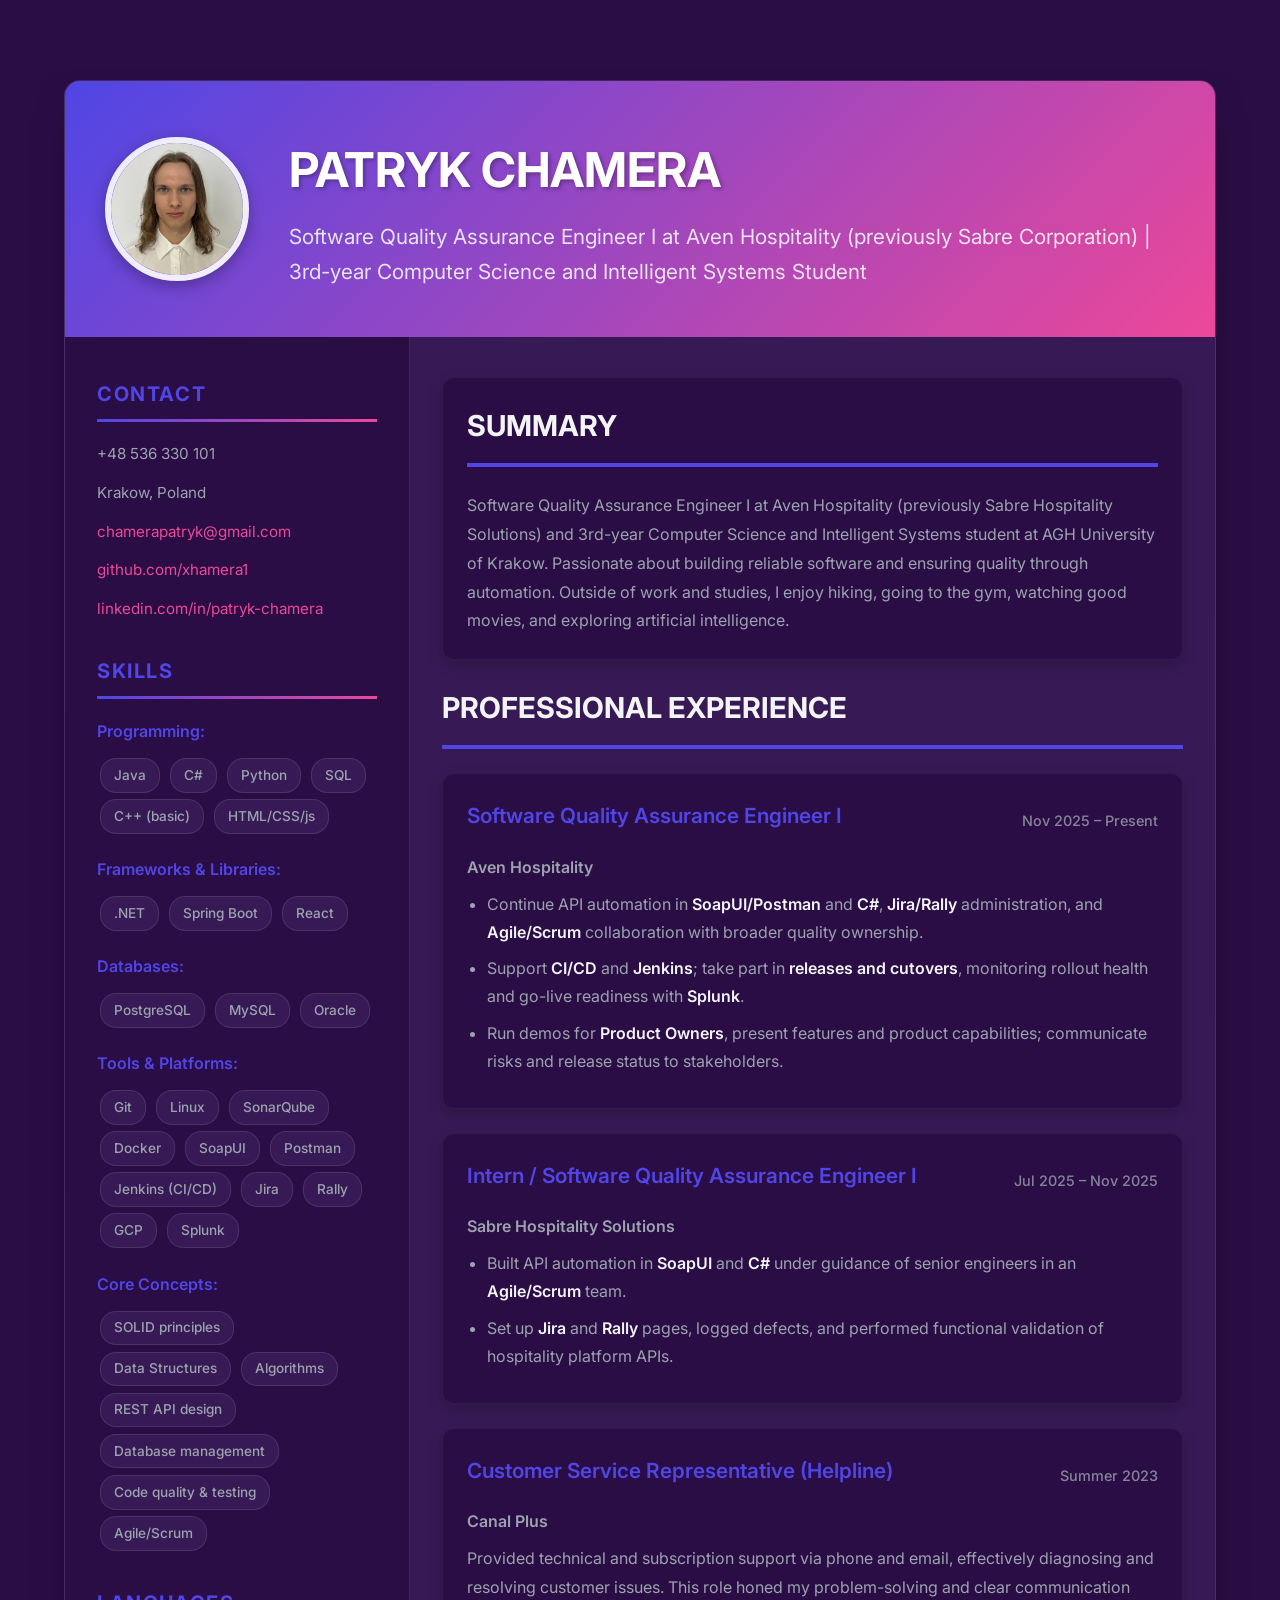
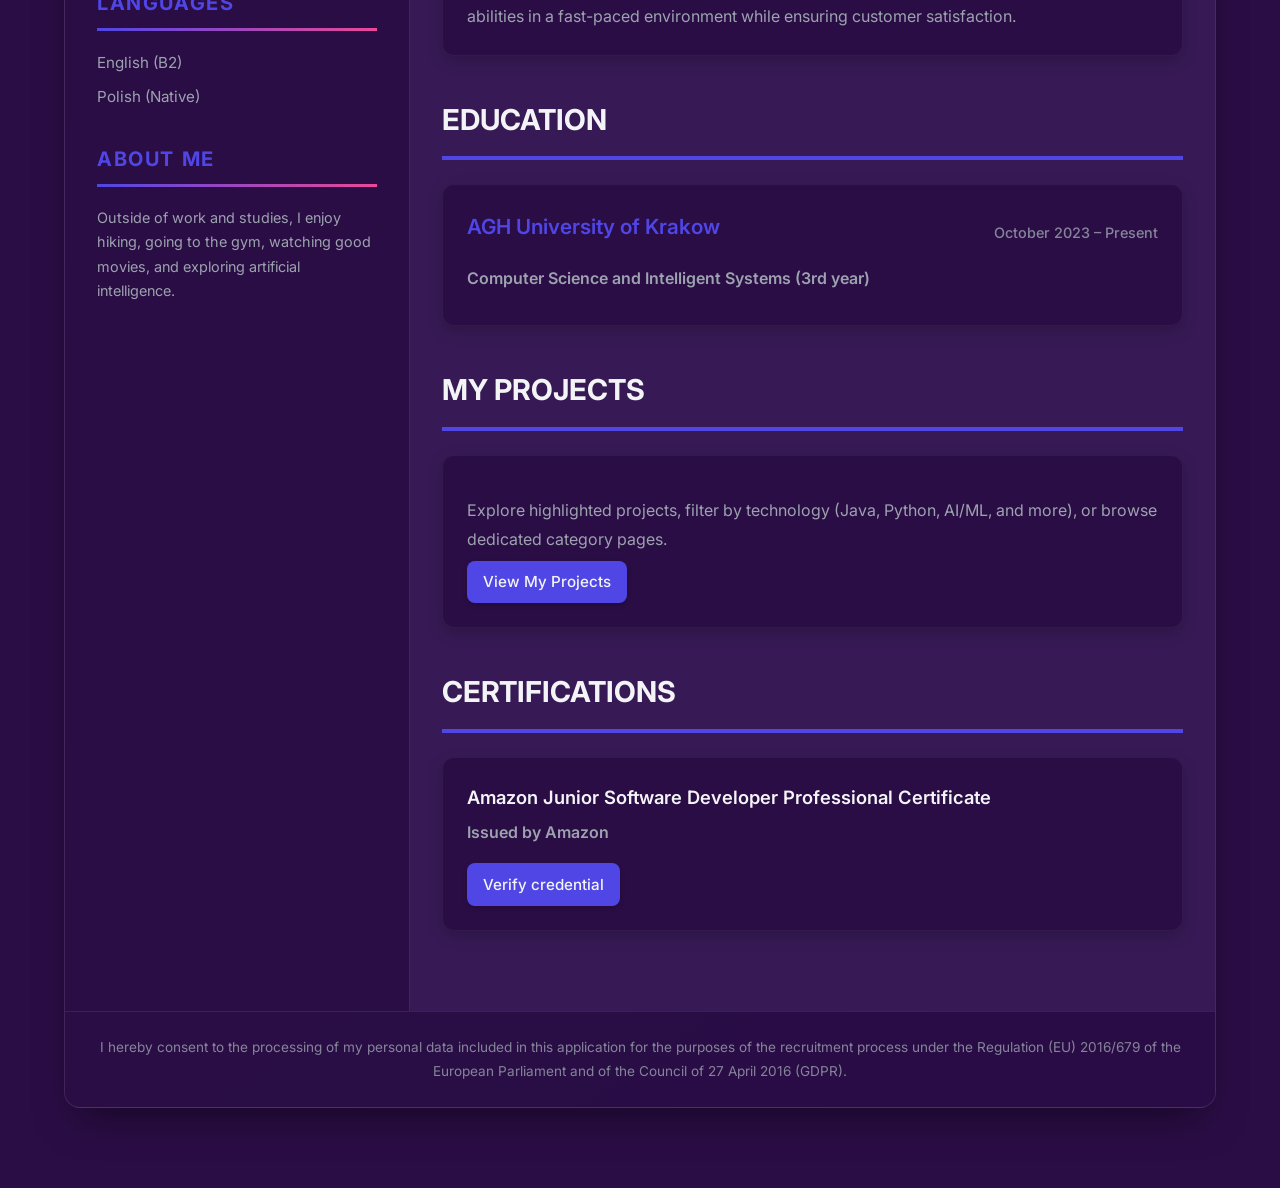
==== commit dcaa5610: "update" ====
--- a/index.html
+++ b/index.html
@@ -15,7 +15,7 @@
             </div>
             <div class="header-text">
                 <h1>PATRYK CHAMERA</h1>
-                <p>Software Quality Assurance Engineer I at Sabre Hospitality Solutions | 3rd-year Computer Science and Intelligent Systems Student</p>
+                <p>Software Quality Assurance Engineer I at Aven Hospitality (previously Sabre Corporation) | 3rd-year Computer Science and Intelligent Systems Student</p>
             </div>
         </header>
 
@@ -54,7 +54,7 @@
                                 <span class="skill-tag">Python</span>
                                 <span class="skill-tag">SQL</span>
                                 <span class="skill-tag">C++ (basic)</span>
-                                <span class="skill-tag">HTML/CSS/js (basic)</span>
+                                <span class="skill-tag">HTML/CSS/js</span>
                             </p>
                         </div>
                         <div class="skill-category">
@@ -81,7 +81,10 @@
                                 <span class="skill-tag">SonarQube</span>
                                 <span class="skill-tag">Docker</span>
                                 <span class="skill-tag">SoapUI</span>
+                                <span class="skill-tag">Postman</span>
                                 <span class="skill-tag">Jenkins (CI/CD)</span>
+                                <span class="skill-tag">Jira</span>
+                                <span class="skill-tag">Rally</span>
                                 <span class="skill-tag">GCP</span>
                                 <span class="skill-tag">Splunk</span>
                             </p>
@@ -121,7 +124,7 @@
                 <section class="main-section card fade-in" id="summary">
                     <h2>SUMMARY</h2>
                     <p>
-                        Software Quality Assurance Engineer I at Sabre Hospitality Solutions and 3rd-year Computer Science and Intelligent Systems student at AGH University of Krakow. Passionate about building reliable software and ensuring quality through test automation. Outside of work and studies, I enjoy hiking, going to the gym, watching good movies, and exploring artificial intelligence.
+                        Software Quality Assurance Engineer I at Aven Hospitality (previously Sabre Hospitality Solutions) and 3rd-year Computer Science and Intelligent Systems student at AGH University of Krakow. Passionate about building reliable software and ensuring quality through automation. Outside of work and studies, I enjoy hiking, going to the gym, watching good movies, and exploring artificial intelligence.
                     </p>
                 </section>
 
@@ -130,12 +133,25 @@
                     <div class="job card">
                         <div class="job-header">
                             <h3>Software Quality Assurance Engineer I</h3>
-                            <span class="job-date">Jul 2025 – Present</span>
+                            <span class="job-date">Nov 2025 – Present</span>
+                        </div>
+                        <p class="job-company">Aven Hospitality</p>
+                        <ul class="job-details">
+                            <li>Continue API automation in <strong>SoapUI/Postman</strong> and <strong>C#</strong>, <strong>Jira/Rally</strong> administration, and <strong>Agile/Scrum</strong> collaboration with broader quality ownership.</li>
+                            <li>Support <strong>CI/CD</strong> and <strong>Jenkins</strong>; take part in <strong>releases and cutovers</strong>, monitoring rollout health and go-live readiness with <strong>Splunk</strong>.</li>
+                            <li>Run demos for <strong>Product Owners</strong>, present features and product capabilities; communicate risks and release status to stakeholders.</li>
+                        </ul>
+                    </div>
+                    <div class="job card">
+                        <div class="job-header">
+                            <h3>Intern / Software Quality Assurance Engineer I</h3>
+                            <span class="job-date">Jul 2025 – Nov 2025</span>
                         </div>
                         <p class="job-company">Sabre Hospitality Solutions</p>
-                        <p>
-                            API testing and test automation using SoapUI and C#; working in an Agile/Scrum environment; ensuring software quality through well‑designed and comprehensive testing strategies.
-                        </p>
+                        <ul class="job-details">
+                            <li>Built API automation in <strong>SoapUI</strong> and <strong>C#</strong> under guidance of senior engineers in an <strong>Agile/Scrum</strong> team.</li>
+                            <li>Set up <strong>Jira</strong> and <strong>Rally</strong> pages, logged defects, and performed functional validation of hospitality platform APIs.</li>
+                        </ul>
                     </div>
                     <div class="job card">
                         <div class="job-header">
@@ -157,6 +173,16 @@
                             <span class="education-date">October 2023 – Present</span>
                         </div>
                         <p class="education-degree">Computer Science and Intelligent Systems (3rd year)</p>
+                    </div>
+                </section>
+
+                <section class="main-section fade-in" id="projects">
+                    <h2>MY PROJECTS</h2>
+                    <div class="card projects-link-card">
+                        <p style="margin-top: 1rem;">Explore highlighted projects, filter by technology (Java, Python, AI/ML, and more), or browse dedicated category pages.</p>
+                        <a href="projects.html" class="button-link" style="display: inline-flex; margin-top: 0.5rem;">
+                            View My Projects
+                        </a>
                     </div>
                 </section>
 
@@ -171,15 +197,7 @@
                     </div>
                 </section>
 
-                <section class="main-section fade-in" id="projects">
-                    <h2>INTERACTIVE CV</h2>
-                    <div class="card projects-link-card">
-                        <p style="margin-top: 1rem;">Explore highlighted projects, filter by technology (Java, Python, AI/ML, and more), or browse dedicated category pages.</p>
-                        <a href="projects.html" class="button-link" style="display: inline-flex; margin-top: 0.5rem;">
-                            View My Projects
-                        </a>
-                    </div>
-                </section>
+                
             </main>
         </div>
 
--- a/styles.css
+++ b/styles.css
@@ -282,6 +282,24 @@
     margin-bottom: 0.5rem;
 }
 
+.job-details {
+    list-style: disc;
+    padding-left: 1.25rem;
+    margin-top: 0.25rem;
+}
+
+.job-details li {
+    font-size: 1rem;
+    color: var(--text-medium);
+    line-height: 1.75;
+    margin-bottom: 0.55rem;
+}
+
+.job-details li strong {
+    color: var(--text-light);
+    font-weight: 600;
+}
+
 /* Courses & Certifications Specifics */
 .certification-item h3 {
      font-size: 1.15rem;
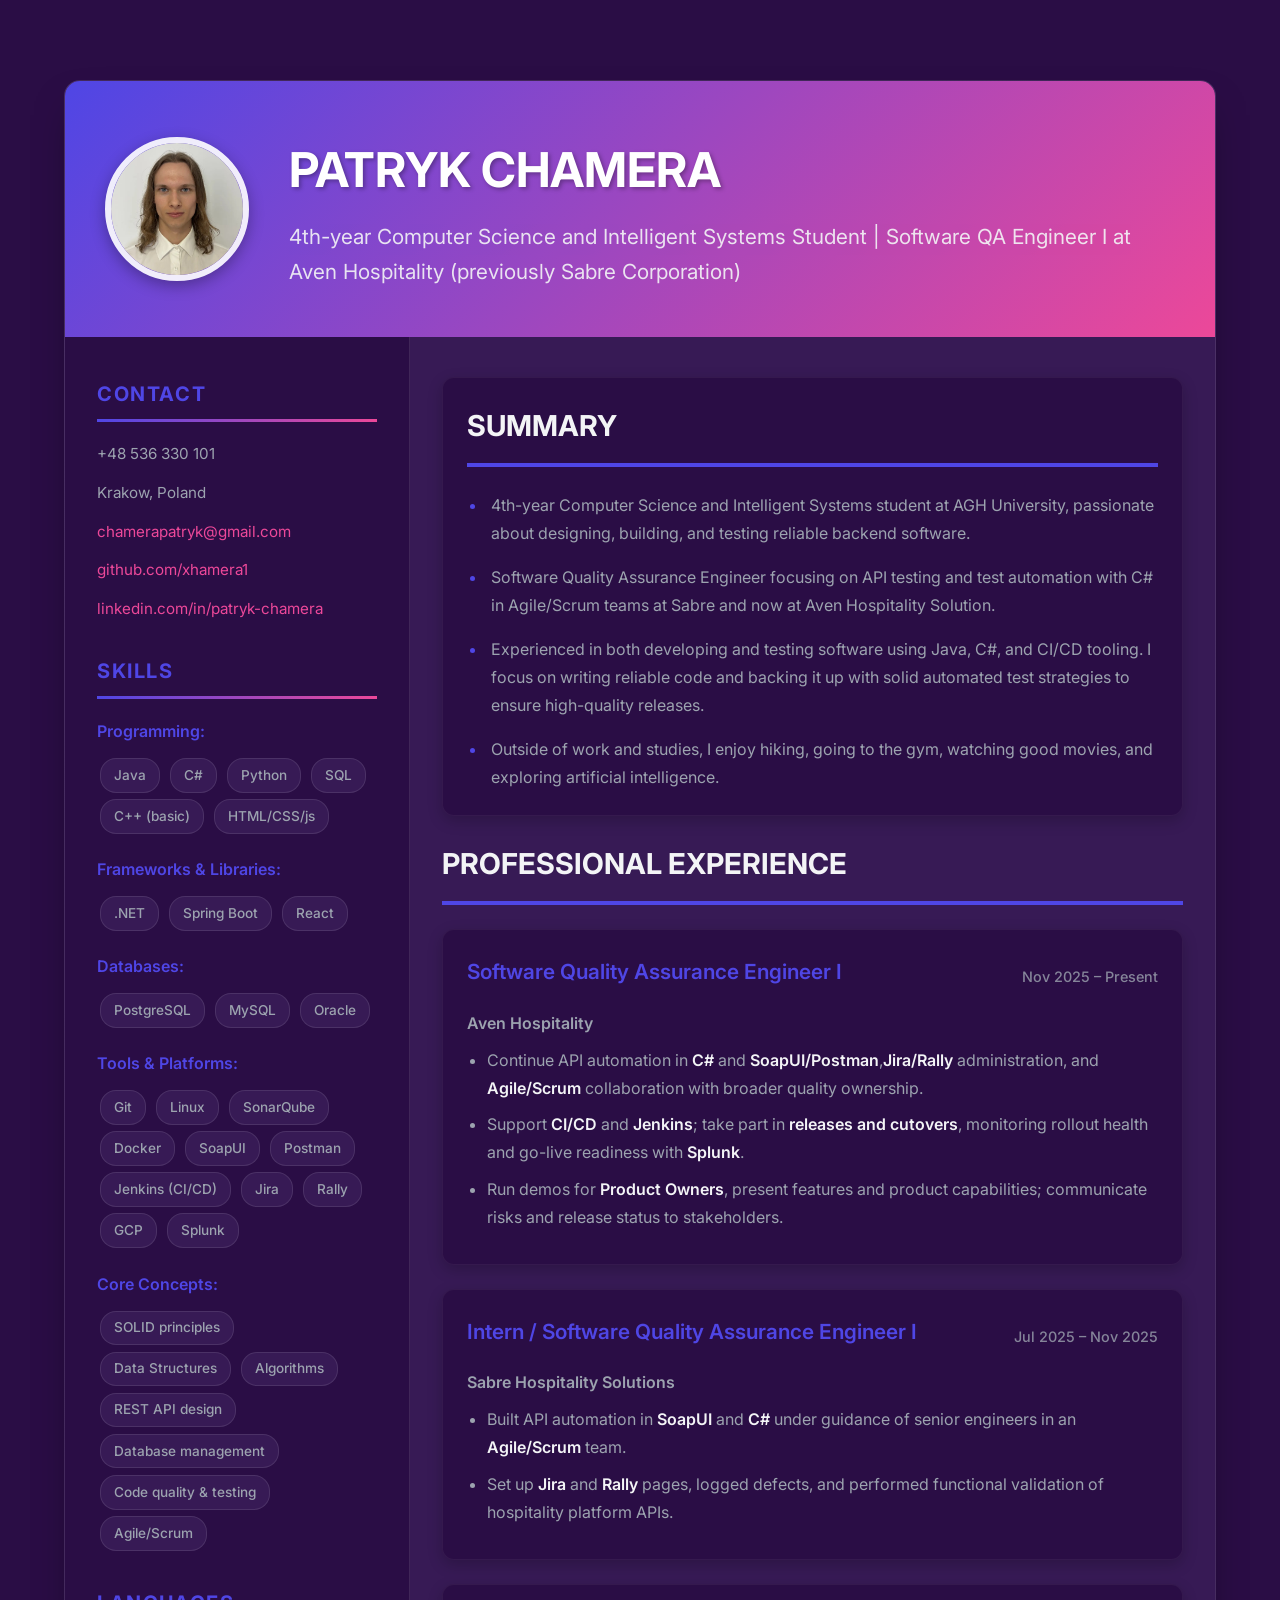
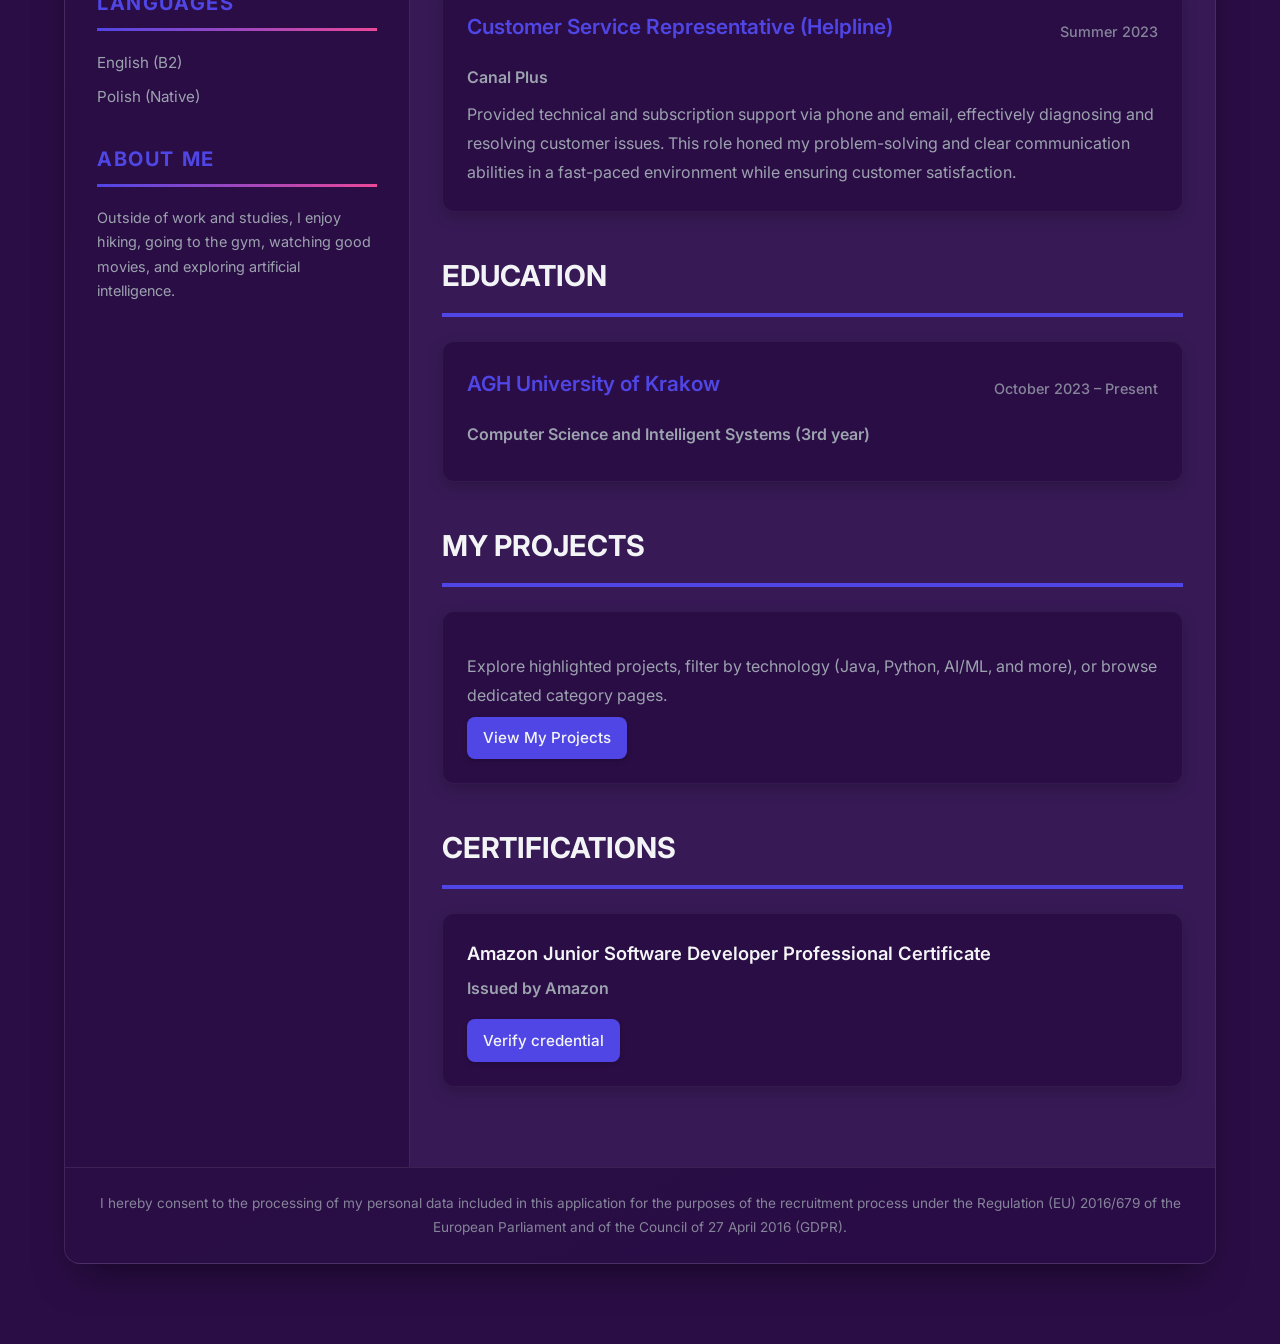
==== commit db613d9b: "update data" ====
--- a/index.html
+++ b/index.html
@@ -15,7 +15,7 @@
             </div>
             <div class="header-text">
                 <h1>PATRYK CHAMERA</h1>
-                <p>Software Quality Assurance Engineer I at Aven Hospitality (previously Sabre Corporation) | 3rd-year Computer Science and Intelligent Systems Student</p>
+                <p>4th-year Computer Science and Intelligent Systems Student | Software QA Engineer I at Aven Hospitality (previously Sabre Corporation)</p>
             </div>
         </header>
 
@@ -123,9 +123,12 @@
             <main class="main-column">
                 <section class="main-section card fade-in" id="summary">
                     <h2>SUMMARY</h2>
-                    <p>
-                        Software Quality Assurance Engineer I at Aven Hospitality (previously Sabre Hospitality Solutions) and 3rd-year Computer Science and Intelligent Systems student at AGH University of Krakow. Passionate about building reliable software and ensuring quality through automation. Outside of work and studies, I enjoy hiking, going to the gym, watching good movies, and exploring artificial intelligence.
-                    </p>
+                    <ul class="summary-list">
+                        <li>4th-year Computer Science and Intelligent Systems student at AGH University, passionate about designing, building, and testing reliable backend software.</li>
+                        <li>Software Quality Assurance Engineer focusing on API testing and test automation with C# in Agile/Scrum teams at Sabre and now at Aven Hospitality Solution.</li>
+                        <li>Experienced in both developing and testing software using Java, C#, and CI/CD tooling. I focus on writing reliable code and backing it up with solid automated test strategies to ensure high-quality releases.</li>
+                        <li>Outside of work and studies, I enjoy hiking, going to the gym, watching good movies, and exploring artificial intelligence.</li>
+                    </ul>
                 </section>
 
                 <section class="main-section fade-in" id="experience">
@@ -137,7 +140,7 @@
                         </div>
                         <p class="job-company">Aven Hospitality</p>
                         <ul class="job-details">
-                            <li>Continue API automation in <strong>SoapUI/Postman</strong> and <strong>C#</strong>, <strong>Jira/Rally</strong> administration, and <strong>Agile/Scrum</strong> collaboration with broader quality ownership.</li>
+                            <li>Continue API automation in <strong>C#</strong> and <strong>SoapUI/Postman</strong>,<strong>Jira/Rally</strong> administration, and <strong>Agile/Scrum</strong> collaboration with broader quality ownership.</li>
                             <li>Support <strong>CI/CD</strong> and <strong>Jenkins</strong>; take part in <strong>releases and cutovers</strong>, monitoring rollout health and go-live readiness with <strong>Splunk</strong>.</li>
                             <li>Run demos for <strong>Product Owners</strong>, present features and product capabilities; communicate risks and release status to stakeholders.</li>
                         </ul>
@@ -208,4 +211,4 @@
     </div>
 
     </body>
-</html>+</html>
--- a/styles.css
+++ b/styles.css
@@ -300,6 +300,24 @@
     font-weight: 600;
 }
 
+.summary-list {
+    display: grid;
+    gap: 1rem;
+    margin: 0;
+    padding-left: 1.25rem;
+}
+
+.summary-list li {
+    padding-left: 0.25rem;
+    color: var(--text-medium);
+    font-size: 1rem;
+    line-height: 1.75;
+}
+
+.summary-list li::marker {
+    color: var(--primary-accent);
+}
+
 /* Courses & Certifications Specifics */
 .certification-item h3 {
      font-size: 1.15rem;
@@ -459,4 +477,4 @@
     .header-text h1 {
         font-size: 3rem;
     }
-}+}
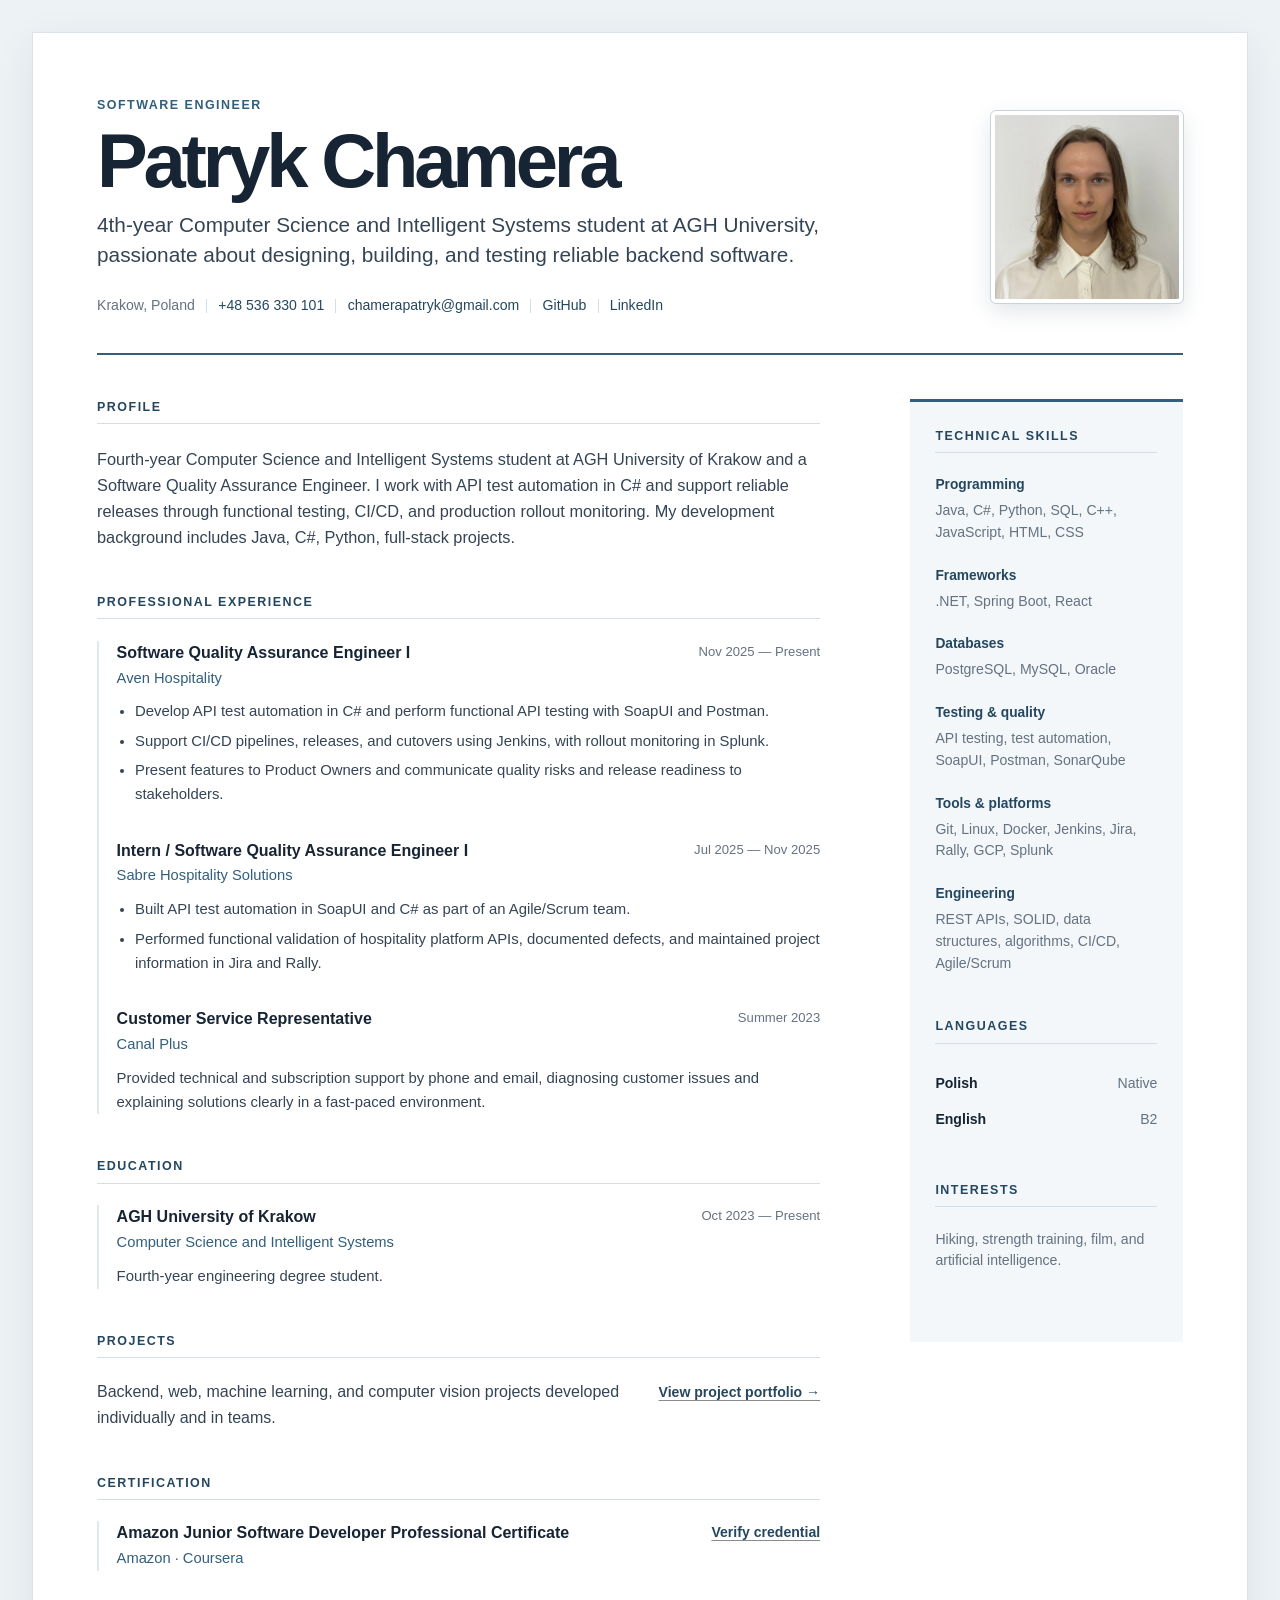
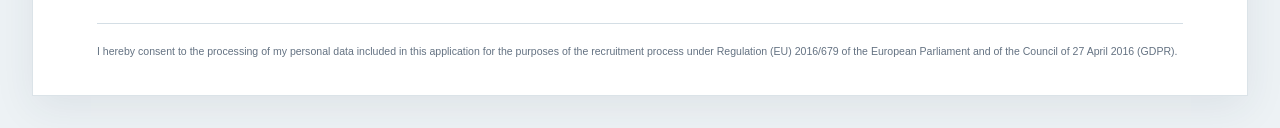
==== commit 5f93de60: "cv style update" ====
--- a/index.html
+++ b/index.html
@@ -3,212 +3,186 @@
 <head>
     <meta charset="UTF-8">
     <meta name="viewport" content="width=device-width, initial-scale=1.0">
-    <title>Patryk Chamera CV</title>
+    <meta name="description" content="CV of Patryk Chamera, Software Quality Assurance Engineer and Computer Science student at AGH University of Krakow.">
+    <title>Patryk Chamera — CV</title>
     <link rel="stylesheet" href="styles.css">
-    </head>
+</head>
 <body>
+    <div class="cv-page">
+        <header class="profile-header">
+            <div class="profile-copy">
+                <p class="eyebrow">Software Engineer</p>
+                <h1>Patryk Chamera</h1>
+                <p class="headline">4th-year Computer Science and Intelligent Systems student at AGH University,
+passionate about designing, building, and testing reliable backend software.
+</p>
 
-    <div class="container">
-        <header class="header">
-            <div class="profile-photo-wrapper">
-                <img src="photo/cv zdjecie Patryk Chamera.jpeg" alt="Zdjęcie Patryka Chamery" class="profile-photo" onerror="this.onerror=null; this.src='https://placehold.co/120x120/e2e8f0/334155?text=Photo';">
+                <ul class="contact-list" aria-label="Contact details">
+                    <li>Krakow, Poland</li>
+                    <li><a href="tel:+48536330101">+48 536 330 101</a></li>
+                    <li><a href="mailto:chamerapatryk@gmail.com">chamerapatryk@gmail.com</a></li>
+                    <li><a href="https://github.com/xhamera1" target="_blank" rel="noopener noreferrer">GitHub</a></li>
+                    <li><a href="https://www.linkedin.com/in/patryk-chamera-309835289/" target="_blank" rel="noopener noreferrer">LinkedIn</a></li>
+                </ul>
             </div>
-            <div class="header-text">
-                <h1>PATRYK CHAMERA</h1>
-                <p>4th-year Computer Science and Intelligent Systems Student | Software QA Engineer I at Aven Hospitality (previously Sabre Corporation)</p>
-            </div>
+
+            <img
+                src="photo/cv zdjecie Patryk Chamera.jpeg"
+                alt="Portrait of Patryk Chamera"
+                class="profile-photo"
+            >
         </header>
 
-        <div class="main-content">
-
-            <aside class="sidebar">
-                <section class="contact-section sidebar-section">
-                    <h2>CONTACT</h2>
-                    <ul>
-                        <li>
-                            <span>+48 536 330 101</span>
-                        </li>
-                        <li>
-                            <span>Krakow, Poland</span>
-                        </li>
-                        <li>
-                            <a href="mailto:chamerapatryk@gmail.com">chamerapatryk@gmail.com</a>
-                        </li>
-                        <li>
-                            <a href="https://github.com/xhamera1" target="_blank" rel="noopener noreferrer">github.com/xhamera1</a>
-                        </li>
-                        <li>
-                            <a href="https://www.linkedin.com/in/patryk-chamera-309835289/" target="_blank" rel="noopener noreferrer">linkedin.com/in/patryk-chamera</a>
-                        </li>
-                    </ul>
+        <div class="cv-layout">
+            <main class="main-column">
+                <section class="cv-section" aria-labelledby="profile-heading">
+                    <h2 id="profile-heading">Profile</h2>
+                    <p class="profile-summary">
+                        Fourth-year Computer Science and Intelligent Systems student at AGH University of Krakow and a Software Quality Assurance Engineer. I work with API test automation in C# and support reliable releases through functional testing, CI/CD, and production rollout monitoring. My development background includes Java, C#, Python, full-stack projects.
+                    </p>
                 </section>
 
-                <section class="skills-section sidebar-section">
-                    <h2>SKILLS</h2>
-                    <div class="skills-list">
-                        <div class="skill-category">
-                            <h4>Programming:</h4>
-                            <p>
-                                <span class="skill-tag">Java</span>
-                                <span class="skill-tag">C#</span>
-                                <span class="skill-tag">Python</span>
-                                <span class="skill-tag">SQL</span>
-                                <span class="skill-tag">C++ (basic)</span>
-                                <span class="skill-tag">HTML/CSS/js</span>
-                            </p>
+                <section class="cv-section" aria-labelledby="experience-heading">
+                    <h2 id="experience-heading">Professional experience</h2>
+
+                    <article class="timeline-entry">
+                        <div class="entry-heading">
+                            <div>
+                                <h3>Software Quality Assurance Engineer I</h3>
+                                <p class="organization">Aven Hospitality</p>
+                            </div>
+                            <p class="entry-date">Nov 2025 — Present</p>
                         </div>
-                        <div class="skill-category">
-                            <h4>Frameworks & Libraries:</h4>
-                            <p>
-                                <span class="skill-tag">.NET</span>
-                                <span class="skill-tag">Spring Boot</span>
-                                <span class="skill-tag">React</span>
-                             </p>
+                        <ul class="entry-details">
+                            <li>Develop API test automation in C# and perform functional API testing with SoapUI and Postman.</li>
+                            <li>Support CI/CD pipelines, releases, and cutovers using Jenkins, with rollout monitoring in Splunk.</li>
+                            <li>Present features to Product Owners and communicate quality risks and release readiness to stakeholders.</li>
+                        </ul>
+                    </article>
+
+                    <article class="timeline-entry">
+                        <div class="entry-heading">
+                            <div>
+                                <h3>Intern / Software Quality Assurance Engineer I</h3>
+                                <p class="organization">Sabre Hospitality Solutions</p>
+                            </div>
+                            <p class="entry-date">Jul 2025 — Nov 2025</p>
                         </div>
-                        <div class="skill-category">
-                            <h4>Databases:</h4>
-                            <p>
-                                <span class="skill-tag">PostgreSQL</span>
-                                <span class="skill-tag">MySQL</span>
-                                <span class="skill-tag">Oracle</span>
-                             </p>
+                        <ul class="entry-details">
+                            <li>Built API test automation in SoapUI and C# as part of an Agile/Scrum team.</li>
+                            <li>Performed functional validation of hospitality platform APIs, documented defects, and maintained project information in Jira and Rally.</li>
+                        </ul>
+                    </article>
+
+                    <article class="timeline-entry">
+                        <div class="entry-heading">
+                            <div>
+                                <h3>Customer Service Representative</h3>
+                                <p class="organization">Canal Plus</p>
+                            </div>
+                            <p class="entry-date">Summer 2023</p>
                         </div>
-                        <div class="skill-category">
-                            <h4>Tools & Platforms:</h4>
-                            <p>
-                                <span class="skill-tag">Git</span>
-                                <span class="skill-tag">Linux</span>
-                                <span class="skill-tag">SonarQube</span>
-                                <span class="skill-tag">Docker</span>
-                                <span class="skill-tag">SoapUI</span>
-                                <span class="skill-tag">Postman</span>
-                                <span class="skill-tag">Jenkins (CI/CD)</span>
-                                <span class="skill-tag">Jira</span>
-                                <span class="skill-tag">Rally</span>
-                                <span class="skill-tag">GCP</span>
-                                <span class="skill-tag">Splunk</span>
-                            </p>
+                        <p>
+                            Provided technical and subscription support by phone and email, diagnosing customer issues and explaining solutions clearly in a fast-paced environment.
+                        </p>
+                    </article>
+                </section>
+
+                <section class="cv-section" aria-labelledby="education-heading">
+                    <h2 id="education-heading">Education</h2>
+                    <article class="timeline-entry timeline-entry--compact">
+                        <div class="entry-heading">
+                            <div>
+                                <h3>AGH University of Krakow</h3>
+                                <p class="organization">Computer Science and Intelligent Systems</p>
+                            </div>
+                            <p class="entry-date">Oct 2023 — Present</p>
                         </div>
-                        <div class="skill-category">
-                            <h4>Core Concepts:</h4>
-                             <p>
-                                <span class="skill-tag">SOLID principles</span>
-                                <span class="skill-tag">Data Structures</span>
-                                <span class="skill-tag">Algorithms</span>
-                                <span class="skill-tag">REST API design</span>
-                                <span class="skill-tag">Database management</span>
-                                <span class="skill-tag">Code quality & testing</span>
-                                <span class="skill-tag">Agile/Scrum</span>
-                            </p>
-                        </div>
+                        <p>Fourth-year engineering degree student.</p>
+                    </article>
+                </section>
+
+                <section class="cv-section" aria-labelledby="projects-heading">
+                    <h2 id="projects-heading">Projects</h2>
+                    <div class="simple-row">
+                        <p>Backend, web, machine learning, and computer vision projects developed individually and in teams.</p>
+                        <a class="text-link" href="projects.html">View project portfolio <span aria-hidden="true">→</span></a>
                     </div>
                 </section>
 
-                <section class="languages-section sidebar-section">
-                    <h2>LANGUAGES</h2>
-                    <ul>
-                        <li>English (B2)</li>
-                        <li>Polish (Native)</li>
-                    </ul>
+                <section class="cv-section" aria-labelledby="certification-heading">
+                    <h2 id="certification-heading">Certification</h2>
+                    <article class="timeline-entry timeline-entry--compact">
+                        <div class="entry-heading">
+                            <div>
+                                <h3>Amazon Junior Software Developer Professional Certificate</h3>
+                                <p class="organization">Amazon · Coursera</p>
+                            </div>
+                            <a class="text-link" href="https://www.coursera.org/account/accomplishments/specialization/certificate/NED8K1HZ4HJP" target="_blank" rel="noopener noreferrer">Verify credential</a>
+                        </div>
+                    </article>
                 </section>
+            </main>
 
-                 <section class="about-section sidebar-section">
-                    <h2>ABOUT ME</h2>
-                    <p>
-                        Outside of work and studies, I enjoy hiking, going to the gym, watching good movies, and exploring artificial intelligence.
-                    </p>
-                </section>
-            </aside>
+            <aside class="sidebar" aria-label="Additional information">
+                <section class="sidebar-section" aria-labelledby="skills-heading">
+                    <h2 id="skills-heading">Technical skills</h2>
 
-            <main class="main-column">
-                <section class="main-section card fade-in" id="summary">
-                    <h2>SUMMARY</h2>
-                    <ul class="summary-list">
-                        <li>4th-year Computer Science and Intelligent Systems student at AGH University, passionate about designing, building, and testing reliable backend software.</li>
-                        <li>Software Quality Assurance Engineer focusing on API testing and test automation with C# in Agile/Scrum teams at Sabre and now at Aven Hospitality Solution.</li>
-                        <li>Experienced in both developing and testing software using Java, C#, and CI/CD tooling. I focus on writing reliable code and backing it up with solid automated test strategies to ensure high-quality releases.</li>
-                        <li>Outside of work and studies, I enjoy hiking, going to the gym, watching good movies, and exploring artificial intelligence.</li>
-                    </ul>
-                </section>
+                    <div class="skill-group">
+                        <h3>Programming</h3>
+                        <p>Java, C#, Python, SQL, C++, JavaScript, HTML, CSS</p>
+                    </div>
 
-                <section class="main-section fade-in" id="experience">
-                    <h2>PROFESSIONAL EXPERIENCE</h2>
-                    <div class="job card">
-                        <div class="job-header">
-                            <h3>Software Quality Assurance Engineer I</h3>
-                            <span class="job-date">Nov 2025 – Present</span>
-                        </div>
-                        <p class="job-company">Aven Hospitality</p>
-                        <ul class="job-details">
-                            <li>Continue API automation in <strong>C#</strong> and <strong>SoapUI/Postman</strong>,<strong>Jira/Rally</strong> administration, and <strong>Agile/Scrum</strong> collaboration with broader quality ownership.</li>
-                            <li>Support <strong>CI/CD</strong> and <strong>Jenkins</strong>; take part in <strong>releases and cutovers</strong>, monitoring rollout health and go-live readiness with <strong>Splunk</strong>.</li>
-                            <li>Run demos for <strong>Product Owners</strong>, present features and product capabilities; communicate risks and release status to stakeholders.</li>
-                        </ul>
+                    <div class="skill-group">
+                        <h3>Frameworks</h3>
+                        <p>.NET, Spring Boot, React</p>
                     </div>
-                    <div class="job card">
-                        <div class="job-header">
-                            <h3>Intern / Software Quality Assurance Engineer I</h3>
-                            <span class="job-date">Jul 2025 – Nov 2025</span>
-                        </div>
-                        <p class="job-company">Sabre Hospitality Solutions</p>
-                        <ul class="job-details">
-                            <li>Built API automation in <strong>SoapUI</strong> and <strong>C#</strong> under guidance of senior engineers in an <strong>Agile/Scrum</strong> team.</li>
-                            <li>Set up <strong>Jira</strong> and <strong>Rally</strong> pages, logged defects, and performed functional validation of hospitality platform APIs.</li>
-                        </ul>
+
+                    <div class="skill-group">
+                        <h3>Databases</h3>
+                        <p>PostgreSQL, MySQL, Oracle</p>
                     </div>
-                    <div class="job card">
-                        <div class="job-header">
-                            <h3>Customer Service Representative (Helpline)</h3>
-                            <span class="job-date">Summer 2023</span>
-                        </div>
-                        <p class="job-company">Canal Plus</p>
-                        <p>
-                            Provided technical and subscription support via phone and email, effectively diagnosing and resolving customer issues. This role honed my problem-solving and clear communication abilities in a fast-paced environment while ensuring customer satisfaction.
-                        </p>
+
+                    <div class="skill-group">
+                        <h3>Testing & quality</h3>
+                        <p>API testing, test automation, SoapUI, Postman, SonarQube</p>
+                    </div>
+
+                    <div class="skill-group">
+                        <h3>Tools & platforms</h3>
+                        <p>Git, Linux, Docker, Jenkins, Jira, Rally, GCP, Splunk</p>
+                    </div>
+
+                    <div class="skill-group">
+                        <h3>Engineering</h3>
+                        <p>REST APIs, SOLID, data structures, algorithms, CI/CD, Agile/Scrum</p>
                     </div>
                 </section>
 
-                <section class="main-section fade-in" id="education">
-                    <h2>EDUCATION</h2>
-                    <div class="education-item card">
-                         <div class="education-header">
-                            <h3>AGH University of Krakow</h3>
-                            <span class="education-date">October 2023 – Present</span>
+                <section class="sidebar-section" aria-labelledby="languages-heading">
+                    <h2 id="languages-heading">Languages</h2>
+                    <dl class="language-list">
+                        <div>
+                            <dt>Polish</dt>
+                            <dd>Native</dd>
                         </div>
-                        <p class="education-degree">Computer Science and Intelligent Systems (3rd year)</p>
-                    </div>
+                        <div>
+                            <dt>English</dt>
+                            <dd>B2</dd>
+                        </div>
+                    </dl>
                 </section>
 
-                <section class="main-section fade-in" id="projects">
-                    <h2>MY PROJECTS</h2>
-                    <div class="card projects-link-card">
-                        <p style="margin-top: 1rem;">Explore highlighted projects, filter by technology (Java, Python, AI/ML, and more), or browse dedicated category pages.</p>
-                        <a href="projects.html" class="button-link" style="display: inline-flex; margin-top: 0.5rem;">
-                            View My Projects
-                        </a>
-                    </div>
+                <section class="sidebar-section" aria-labelledby="interests-heading">
+                    <h2 id="interests-heading">Interests</h2>
+                    <p>Hiking, strength training, film, and artificial intelligence.</p>
                 </section>
-
-                <section class="main-section fade-in" id="courses">
-                    <h2>CERTIFICATIONS</h2>
-                    <div class="certification-item card">
-                        <h3>Amazon Junior Software Developer Professional Certificate</h3>
-                        <p class="certification-provider">Issued by Amazon</p>
-                        <p>
-                           <a href="https://www.coursera.org/account/accomplishments/specialization/certificate/NED8K1HZ4HJP" target="_blank" rel="noopener noreferrer" class="button-link" style="display: inline-flex; margin-top: 0.5rem;">Verify credential</a>
-                        </p>
-                    </div>
-                </section>
-
-                
-            </main>
+            </aside>
         </div>
 
         <footer class="footer">
-            I hereby consent to the processing of my personal data included in this application for the purposes of the recruitment process under the Regulation (EU) 2016/679 of the European Parliament and of the Council of 27 April 2016 (GDPR).
+            I hereby consent to the processing of my personal data included in this application for the purposes of the recruitment process under Regulation (EU) 2016/679 of the European Parliament and of the Council of 27 April 2016 (GDPR).
         </footer>
-
     </div>
-
-    </body>
+</body>
 </html>
--- a/styles.css
+++ b/styles.css
@@ -1,480 +1,456 @@
-/* Import Google Font */
-@import url('https://fonts.googleapis.com/css2?family=Inter:wght@400;500;600;700&display=swap');
-
-/* --- CSS Variables --- */
 :root {
-    --primary-deep: #2A0D45;   /* Deep Indigo/Purple */
-    --primary-accent: #4F46E5; /* Electric Blue */
-    --secondary-accent: #EC4899; /* Vibrant Pink/Magenta */
-    --highlight: #14B8A6;     /* Teal */
-    --text-light: #F3F4F6;     /* Very Light Gray */
-    --text-medium: #9CA3AF;    /* Medium Gray */
-    --text-dark: #1F2937;     /* Darker Gray for light backgrounds if needed */
-    --card-bg: #371A55;       /* Slightly lighter than deep base */
-    --glow-color: rgba(236, 72, 153, 0.7); /* Glow effect color based on secondary accent */
-
-    /* Transitions */
-    --transition-fast: all 0.2s ease-in-out;
-    --transition-medium: all 0.3s ease-in-out;
-}
-
-/* --- Basic Reset & Body --- */
+    --ink: #172433;
+    --body-text: #344454;
+    --muted: #647282;
+    --accent: #315f7d;
+    --accent-dark: #24475f;
+    --accent-soft: #dfe9ef;
+    --rule: #d4dee5;
+    --soft: #f3f7f9;
+    --page-bg: #edf2f5;
+    --page-width: 76rem;
+}
+
 * {
     box-sizing: border-box;
+}
+
+html {
+    scroll-behavior: smooth;
+}
+
+body {
+    margin: 0;
+    background: var(--page-bg);
+    color: var(--ink);
+    font-family: Arial, Helvetica, sans-serif;
+    font-size: 1rem;
+    line-height: 1.6;
+    -webkit-font-smoothing: antialiased;
+}
+
+a {
+    color: inherit;
+    text-decoration-color: #8a8a8a;
+    text-decoration-thickness: 1px;
+    text-underline-offset: 0.2em;
+}
+
+a:hover,
+a:focus-visible {
+    text-decoration-color: currentColor;
+}
+
+a:focus-visible {
+    outline: 2px solid var(--ink);
+    outline-offset: 3px;
+}
+
+p,
+h1,
+h2,
+h3,
+ul,
+dl,
+dd {
+    margin-top: 0;
+}
+
+.cv-page {
+    width: min(calc(100% - 3rem), var(--page-width));
+    margin: 2rem auto;
+    padding: 4rem clamp(2rem, 5vw, 4.5rem) 2.25rem;
+    background: #ffffff;
+    border: 1px solid #dbe3e8;
+    box-shadow: 0 12px 38px rgba(38, 57, 72, 0.08);
+}
+
+.profile-header {
+    display: grid;
+    grid-template-columns: minmax(0, 1fr) auto;
+    gap: 3.5rem;
+    align-items: center;
+    padding-bottom: 2.25rem;
+    border-bottom: 2px solid var(--accent);
+}
+
+.eyebrow {
+    margin-bottom: 0.75rem;
+    color: var(--accent);
+    font-size: 0.78rem;
+    font-weight: 700;
+    letter-spacing: 0.12em;
+    line-height: 1.3;
+    text-transform: uppercase;
+}
+
+h1 {
+    margin-bottom: 0.75rem;
+    font-size: clamp(2.5rem, 6vw, 4.75rem);
+    font-weight: 700;
+    letter-spacing: -0.055em;
+    line-height: 0.96;
+}
+
+.headline {
+    max-width: 47rem;
+    margin-bottom: 1.5rem;
+    color: var(--body-text);
+    font-size: clamp(1.05rem, 2vw, 1.3rem);
+    line-height: 1.45;
+}
+
+.profile-photo {
+    width: 12rem;
+    aspect-ratio: 1;
+    border: 4px solid #ffffff;
+    border-radius: 5px;
+    outline: 1px solid #c8d4dc;
+    box-shadow: 0 8px 22px rgba(35, 67, 88, 0.14);
+    object-fit: cover;
+}
+
+.contact-list {
+    display: flex;
+    flex-wrap: wrap;
+    gap: 0.35rem 0;
     margin: 0;
     padding: 0;
-}
-
-body {
-    font-family: 'Inter', sans-serif;
-    background-color: var(--primary-deep);
-    color: var(--text-light);
-    line-height: 1.7; /* Increased line-height */
-    padding: 1rem;
-    overflow-x: hidden; /* Prevent horizontal scroll */
-}
-
-/* --- Container --- */
-.container {
-    max-width: 72rem; /* Slightly wider max-width */
-    margin: 2rem auto;
-    background: linear-gradient(145deg, var(--card-bg), var(--primary-deep)); /* Subtle gradient */
-    box-shadow: 0 20px 40px -15px rgba(0, 0, 0, 0.5); /* Stronger shadow */
-    border-radius: 1rem; /* Larger radius */
-    overflow: hidden;
-    border: 1px solid rgba(255, 255, 255, 0.1); /* Subtle border */
-}
-
-/* --- Header --- */
-.header {
-    background: linear-gradient(135deg, var(--primary-accent) 0%, var(--secondary-accent) 100%);
-    color: #ffffff;
-    padding: 2.5rem 1.5rem;
+    color: var(--muted);
+    font-size: 0.88rem;
+    list-style: none;
+}
+
+.contact-list li {
     display: flex;
-    flex-direction: column;
     align-items: center;
-    text-align: center;
-    position: relative;
-}
-
-.profile-photo-wrapper {
-    margin-bottom: 1.5rem;
-    position: relative;
-    width: 8rem; /* Increased size */
-    height: 8rem;
-}
-
-.profile-photo {
-    width: 100%;
-    height: 100%;
-    border-radius: 50%;
-    border: 6px solid rgba(255, 255, 255, 0.9); /* Thicker border */
-    object-fit: cover;
-    box-shadow: 0 5px 15px rgba(0, 0, 0, 0.3);
-    transition: var(--transition-medium);
-}
-
-.profile-photo-wrapper:hover .profile-photo {
-    transform: scale(1.05);
-    box-shadow: 0 8px 25px rgba(0, 0, 0, 0.4), 0 0 15px var(--glow-color); /* Add glow on hover */
-}
-
-.header-text h1 {
-    font-size: 2.2rem;
+}
+
+.contact-list li:not(:last-child)::after {
+    width: 1px;
+    height: 0.85rem;
+    margin: 0 0.7rem;
+    background: var(--rule);
+    content: "";
+}
+
+.contact-list a {
+    color: var(--accent-dark);
+    text-decoration: none;
+}
+
+.contact-list a:hover,
+.contact-list a:focus-visible {
+    text-decoration: underline;
+    text-underline-offset: 0.2em;
+}
+
+.cv-layout {
+    display: grid;
+    grid-template-columns: minmax(0, 2.25fr) minmax(14rem, 0.85fr);
+    gap: clamp(3rem, 7vw, 6rem);
+    padding-top: 2.75rem;
+}
+
+.main-column,
+.sidebar {
+    min-width: 0;
+}
+
+.cv-section,
+.sidebar-section {
+    margin-bottom: 2.75rem;
+}
+
+.cv-section > h2,
+.sidebar-section > h2 {
+    margin-bottom: 1.35rem;
+    padding-bottom: 0.5rem;
+    border-bottom: 1px solid var(--rule);
+    color: var(--accent-dark);
+    font-size: 0.78rem;
     font-weight: 700;
-    margin-bottom: 0.5rem;
-    text-shadow: 2px 2px 4px rgba(0, 0, 0, 0.3);
-}
-
-.header-text p {
-    font-size: 1.2rem;
-    color: var(--text-light);
-    font-weight: 400;
-    opacity: 0.9;
-}
-
-/* --- Main Content Layout --- */
-.main-content {
+    letter-spacing: 0.12em;
+    line-height: 1.3;
+    text-transform: uppercase;
+}
+
+.profile-summary {
+    max-width: 48rem;
+    margin-bottom: 0;
+    color: var(--body-text);
+    font-size: 1.02rem;
+}
+
+.timeline-entry {
+    padding: 0 0 1.75rem 1.1rem;
+    border-left: 2px solid var(--accent-soft);
+}
+
+.timeline-entry + .timeline-entry {
+    padding-top: 0.25rem;
+}
+
+.timeline-entry:last-child {
+    padding-bottom: 0;
+}
+
+.timeline-entry--compact {
+    padding-bottom: 0;
+}
+
+.entry-heading {
     display: flex;
-    flex-direction: column;
-}
-
-/* --- Sidebar --- */
+    gap: 1.5rem;
+    justify-content: space-between;
+    align-items: flex-start;
+    margin-bottom: 0.65rem;
+}
+
+.entry-heading h3 {
+    margin-bottom: 0.15rem;
+    font-size: 1rem;
+    line-height: 1.45;
+}
+
+.organization {
+    margin-bottom: 0;
+    color: var(--accent);
+    font-size: 0.92rem;
+}
+
+.entry-date {
+    flex: 0 0 auto;
+    margin: 0;
+    color: var(--muted);
+    font-size: 0.82rem;
+    white-space: nowrap;
+}
+
+.timeline-entry > p:not(.organization),
+.entry-details {
+    margin-bottom: 0;
+    color: var(--body-text);
+    font-size: 0.93rem;
+}
+
+.entry-details {
+    padding-left: 1.15rem;
+}
+
+.entry-details li + li {
+    margin-top: 0.35rem;
+}
+
+.simple-row {
+    display: grid;
+    grid-template-columns: minmax(0, 1fr) auto;
+    gap: 1.5rem;
+    align-items: baseline;
+}
+
+.simple-row p {
+    margin-bottom: 0;
+    color: var(--body-text);
+}
+
+.text-link {
+    flex: 0 0 auto;
+    font-size: 0.88rem;
+    font-weight: 700;
+    color: var(--accent-dark);
+    white-space: nowrap;
+}
+
 .sidebar {
-    width: 100%;
-    background-color: var(--primary-deep); /* Dark background */
-    padding: 2rem 1.5rem;
-    border-right: 1px solid rgba(255, 255, 255, 0.1); /* Subtle separator */
-}
-
-.sidebar-section {
-    margin-bottom: 2rem;
-}
-
-.sidebar-section h2 {
-    font-size: 1.25rem;
+    align-self: start;
+    padding: 1.6rem;
+    background: var(--soft);
+    border-top: 3px solid var(--accent);
+}
+
+.skill-group {
+    margin-bottom: 1.3rem;
+}
+
+.skill-group:last-child {
+    margin-bottom: 0;
+}
+
+.skill-group h3 {
+    margin-bottom: 0.25rem;
+    font-size: 0.86rem;
+    color: var(--accent-dark);
+}
+
+.skill-group p,
+.sidebar-section > p {
+    margin-bottom: 0;
+    color: var(--muted);
+    font-size: 0.88rem;
+    line-height: 1.55;
+}
+
+.language-list {
+    margin-bottom: 0;
+}
+
+.language-list > div {
+    display: flex;
+    justify-content: space-between;
+    gap: 1rem;
+    padding: 0.4rem 0;
+    border-bottom: 1px solid var(--soft);
+    font-size: 0.88rem;
+}
+
+.language-list dt {
     font-weight: 700;
-    margin-bottom: 1.2rem;
-    color: var(--primary-accent); /* Electric blue headers */
-    border-bottom: 3px solid;
-    border-image: linear-gradient(to right, var(--primary-accent), var(--secondary-accent)) 1; /* Gradient border */
-    padding-bottom: 0.5rem;
-    text-transform: uppercase;
-    letter-spacing: 0.08em;
-    transition: var(--transition-fast);
-}
-
-.sidebar-section h2:hover {
-    color: var(--secondary-accent); /* Shift color on hover */
-}
-
-.sidebar-section ul {
-    list-style: none;
-    font-size: 0.95rem;
-    color: var(--text-medium);
-}
-
-.sidebar-section ul li {
-    margin-bottom: 0.8rem;
-    display: flex;
-    align-items: center; /* Align icon and text */
-}
-
-.sidebar-section .icon { /* Style for optional icons */
-    margin-right: 0.8rem;
-    color: var(--highlight);
-    width: 1.1rem;
-    text-align: center;
-}
-
-.sidebar-section a {
-    color: var(--secondary-accent); /* Pink links */
-    text-decoration: none;
-    word-break: break-word;
-    transition: var(--transition-fast);
-    position: relative; /* For potential underline animations */
-}
-
-.sidebar-section a:hover {
-    color: var(--text-light);
-    text-shadow: 0 0 8px var(--glow-color); /* Glow effect */
-    transform: translateY(-2px); /* Slight lift */
-}
-
-/* Skills Section Specifics */
-.skills-list .skill-category {
-    margin-bottom: 1.2rem;
-}
-
-.skills-list h4 {
-    font-weight: 600;
-    color: var(--primary-accent);
-    margin-bottom: 0.6rem;
-    font-size: 1rem;
-}
-
-.skill-tag {
-    display: inline-block;
-    background-color: var(--card-bg);
-    color: var(--text-medium);
-    padding: 0.3rem 0.8rem;
-    margin: 0.2rem;
-    border-radius: 1rem; /* Pill shape */
-    font-size: 0.85rem;
-    font-weight: 500;
-    border: 1px solid rgba(255, 255, 255, 0.1);
-    transition: var(--transition-fast);
-    cursor: default; /* Indicate non-clickable */
-}
-
-.skill-tag:hover {
-    background-color: var(--secondary-accent);
-    color: var(--text-light);
-    transform: scale(1.08) rotate(2deg); /* Scale and slight rotate */
-    box-shadow: 0 3px 8px rgba(0, 0, 0, 0.3);
-    border-color: var(--secondary-accent);
-}
-
-.languages-section ul li {
-    margin-bottom: 0.5rem;
-}
-
-.about-section p {
-    font-size: 0.9rem;
-    color: var(--text-medium);
-}
-
-/* --- Main Column --- */
-.main-column {
-    width: 100%;
-    padding: 2rem 1.5rem;
-    background-color: var(--card-bg); /* Slightly lighter background */
-}
-
-.main-section {
-    margin-bottom: 2.5rem; /* More space */
-}
-
-.main-section h2 {
-    font-size: 1.8rem;
-    font-weight: 700;
-    margin-bottom: 1.5rem;
-    border-bottom: 4px solid var(--primary-accent);
-    padding-bottom: 0.75rem;
-    color: var(--text-light);
-    transition: var(--transition-fast);
-}
-
-.main-section h2:hover {
-    border-bottom-color: var(--secondary-accent); /* Change border color on hover */
-}
-
-.main-section h3 {
-    font-size: 1.3rem;
-    font-weight: 600;
-    margin-bottom: 0.7rem;
-    color: var(--primary-accent);
-}
-
-.main-section p {
-    font-size: 1rem; /* Larger base text */
-    color: var(--text-medium);
-    line-height: 1.8;
-}
-
-/* Card Styling for main sections */
-.card {
-    background-color: var(--primary-deep); /* Darker cards */
-    padding: 1.5rem;
-    border-radius: 0.75rem;
-    margin-bottom: 1.5rem;
-    border: 1px solid rgba(255, 255, 255, 0.05);
-    box-shadow: 0 5px 15px rgba(0, 0, 0, 0.2);
-    transition: var(--transition-medium);
-}
-
-.card:hover {
-    transform: translateY(-6px) scale(1.01); /* Lift and slight scale */
-    box-shadow: 0 12px 25px rgba(0, 0, 0, 0.3);
-    border-color: var(--secondary-accent);
-    background-color: #401f68; /* Slightly lighten card background on hover */
-}
-
-/* Experience Section Specifics */
-.job-header, .education-header {
-    display: flex;
-    flex-direction: column;
-    justify-content: space-between;
-    align-items: baseline;
-    margin-bottom: 0.5rem;
-}
-.job-date, .education-date {
-    font-size: 0.9rem;
-    font-weight: 500;
-    color: var(--text-medium);
-    margin-top: 0.25rem;
-    opacity: 0.8;
-}
-.job-company, .education-degree, .certification-provider {
-    font-size: 1rem;
-    font-weight: 600;
-    color: var(--text-light);
-    margin-bottom: 0.5rem;
-}
-
-.job-details {
-    list-style: disc;
-    padding-left: 1.25rem;
-    margin-top: 0.25rem;
-}
-
-.job-details li {
-    font-size: 1rem;
-    color: var(--text-medium);
-    line-height: 1.75;
-    margin-bottom: 0.55rem;
-}
-
-.job-details li strong {
-    color: var(--text-light);
-    font-weight: 600;
-}
-
-.summary-list {
-    display: grid;
-    gap: 1rem;
-    margin: 0;
-    padding-left: 1.25rem;
-}
-
-.summary-list li {
-    padding-left: 0.25rem;
-    color: var(--text-medium);
-    font-size: 1rem;
-    line-height: 1.75;
-}
-
-.summary-list li::marker {
-    color: var(--primary-accent);
-}
-
-/* Courses & Certifications Specifics */
-.certification-item h3 {
-     font-size: 1.15rem;
-     color: var(--text-light);
-     margin-bottom: 0.3rem;
-}
-.key-skills {
-    font-weight: 600;
-    color: var(--secondary-accent); /* Highlight key skills */
-}
-
-/* Projects Specifics */
-.project-item h3 {
-    font-size: 1.15rem;
-    color: var(--text-light);
-    margin-bottom: 0.3rem;
-}
-.project-item p {
-    margin-bottom: 1rem; /* More space before link */
-}
-.project-link {
-    font-size: 0.95rem;
-    font-weight: 500;
-    display: inline-flex; /* Use flex for icon alignment */
-    align-items: center;
-    gap: 0.5rem; /* Space between icon and text */
-    color: var(--text-light);
-    background-color: var(--primary-accent);
-    padding: 0.5rem 1rem;
-    border-radius: 0.5rem;
-    text-decoration: none;
-    transition: var(--transition-fast);
-    box-shadow: 0 2px 5px rgba(0, 0, 0, 0.2);
-}
-.project-link:hover {
-    background-color: var(--secondary-accent);
-    color: #ffffff;
-    transform: translateY(-3px) scale(1.03);
-    box-shadow: 0 5px 10px rgba(0, 0, 0, 0.3), 0 0 8px var(--glow-color);
-}
-
-/* Button link - same styling as project-link */
-.button-link {
-    font-size: 0.95rem;
-    font-weight: 500;
-    display: inline-flex;
-    align-items: center;
-    gap: 0.5rem;
-    color: var(--text-light);
-    background-color: var(--primary-accent);
-    padding: 0.5rem 1rem;
-    border-radius: 0.5rem;
-    text-decoration: none;
-    transition: var(--transition-fast);
-    box-shadow: 0 2px 5px rgba(0, 0, 0, 0.2);
-}
-
-.button-link:hover {
-    background-color: var(--secondary-accent);
-    color: #ffffff;
-    transform: translateY(-3px) scale(1.03);
-    box-shadow: 0 5px 10px rgba(0, 0, 0, 0.3), 0 0 8px var(--glow-color);
-}
-
-/* --- Footer --- */
+}
+
+.language-list dd {
+    margin-bottom: 0;
+    color: var(--muted);
+}
+
 .footer {
-    text-align: center;
-    padding: 1.5rem 1rem;
-    background-color: var(--primary-deep);
-    font-size: 0.85rem;
-    color: var(--text-medium);
-    border-top: 1px solid rgba(255, 255, 255, 0.1);
-    opacity: 0.8;
-}
-
-/* --- Animations --- */
-@keyframes fadeIn {
-    from { opacity: 0; transform: translateY(20px); }
-    to { opacity: 1; transform: translateY(0); }
-}
-
-.fade-in {
-    animation: fadeIn 0.6s ease-out forwards;
-    opacity: 0; /* Start hidden */
-}
-
-/* Add staggered delays for sections */
-.main-section:nth-of-type(1) { animation-delay: 0.1s; }
-.main-section:nth-of-type(2) { animation-delay: 0.2s; }
-.main-section:nth-of-type(3) { animation-delay: 0.3s; }
-.main-section:nth-of-type(4) { animation-delay: 0.4s; }
-.main-section:nth-of-type(5) { animation-delay: 0.5s; }
-
-
-/* --- Responsive Design --- */
-@media (min-width: 768px) { /* md: breakpoint */
+    margin-top: 0.5rem;
+    padding-top: 1.25rem;
+    border-top: 1px solid var(--rule);
+    color: var(--muted);
+    font-size: 0.66rem;
+    line-height: 1.5;
+}
+
+@media (max-width: 760px) {
+    .cv-page {
+        width: 100%;
+        margin: 0;
+        padding: 2rem 1rem;
+        border: 0;
+        box-shadow: none;
+    }
+
+    .profile-header {
+        grid-template-columns: minmax(0, 1fr) 8rem;
+        gap: 1.25rem;
+    }
+
+    .profile-photo {
+        width: 8rem;
+    }
+
+    .cv-layout {
+        grid-template-columns: 1fr;
+        gap: 0;
+    }
+
+    .sidebar {
+        display: grid;
+        grid-template-columns: repeat(2, minmax(0, 1fr));
+        gap: 0 2rem;
+        padding: 1.4rem;
+    }
+
+    .sidebar-section:first-child {
+        grid-column: 1 / -1;
+    }
+}
+
+@media (max-width: 520px) {
+    .profile-header {
+        grid-template-columns: 1fr;
+    }
+
+    .profile-photo {
+        grid-row: 1;
+        width: 9.5rem;
+    }
+
+    .contact-list {
+        display: grid;
+        gap: 0.35rem;
+    }
+
+    .contact-list li::after {
+        display: none;
+    }
+
+    .entry-heading,
+    .simple-row {
+        display: block;
+    }
+
+    .entry-date {
+        margin-top: 0.25rem;
+        white-space: normal;
+    }
+
+    .simple-row .text-link {
+        display: inline-block;
+        margin-top: 0.5rem;
+    }
+
+    .sidebar {
+        display: block;
+    }
+}
+
+@media print {
+    @page {
+        size: A4;
+        margin: 12mm;
+    }
+
     body {
-        padding: 2rem;
-    }
-
-    .header {
-        flex-direction: row;
-        padding: 3rem 2.5rem;
-        text-align: left;
-    }
-
-    .profile-photo-wrapper {
-        width: 9rem;
-        height: 9rem;
-        margin-bottom: 0;
-        margin-right: 2.5rem;
-        flex-shrink: 0; /* Prevent shrinking */
-    }
-
-     .header-text h1 {
-        font-size: 2.8rem;
-    }
-
-    .header-text p {
-        font-size: 1.3rem;
-    }
-
-    .main-content {
-        flex-direction: row;
-    }
-
-    .sidebar {
-        width: 35%; /* Give sidebar decent width */
-        padding: 2.5rem 2rem;
-    }
-
-    .main-column {
-        width: 65%;
-        padding: 2.5rem 2rem;
-    }
-
-    .job-header, .education-header {
-        flex-direction: row;
-        align-items: center; /* Align items vertically centered */
-    }
-     .job-date, .education-date {
+        background: #ffffff;
+        font-size: 9.5pt;
+    }
+
+    .cv-page {
+        width: 100%;
+        padding: 0;
+        margin: 0;
+        border: 0;
+        box-shadow: none;
+    }
+
+    .profile-header {
+        gap: 10mm;
+        padding-bottom: 6mm;
+    }
+
+    h1 {
+        font-size: 32pt;
+    }
+
+    .headline {
+        font-size: 11pt;
+    }
+
+    .cv-layout {
+        grid-template-columns: minmax(0, 2.25fr) minmax(42mm, 0.85fr);
+        gap: 10mm;
+        padding-top: 7mm;
+    }
+
+    .cv-section,
+    .sidebar-section {
+        margin-bottom: 6mm;
+        break-inside: avoid;
+    }
+
+    .timeline-entry {
+        padding-bottom: 4mm;
+        break-inside: avoid;
+    }
+
+    .footer {
         margin-top: 0;
-        margin-left: 1rem; /* Add space */
-    }
-}
-
-@media (min-width: 1024px) { /* lg: breakpoint */
-    .container {
-         margin: 3rem auto;
-    }
-     .sidebar {
-        width: 30%;
-    }
-    .main-column {
-        width: 70%;
-    }
-    .header-text h1 {
-        font-size: 3rem;
-    }
-}
+        font-size: 6.5pt;
+    }
+
+    a {
+        text-decoration: none;
+    }
+}
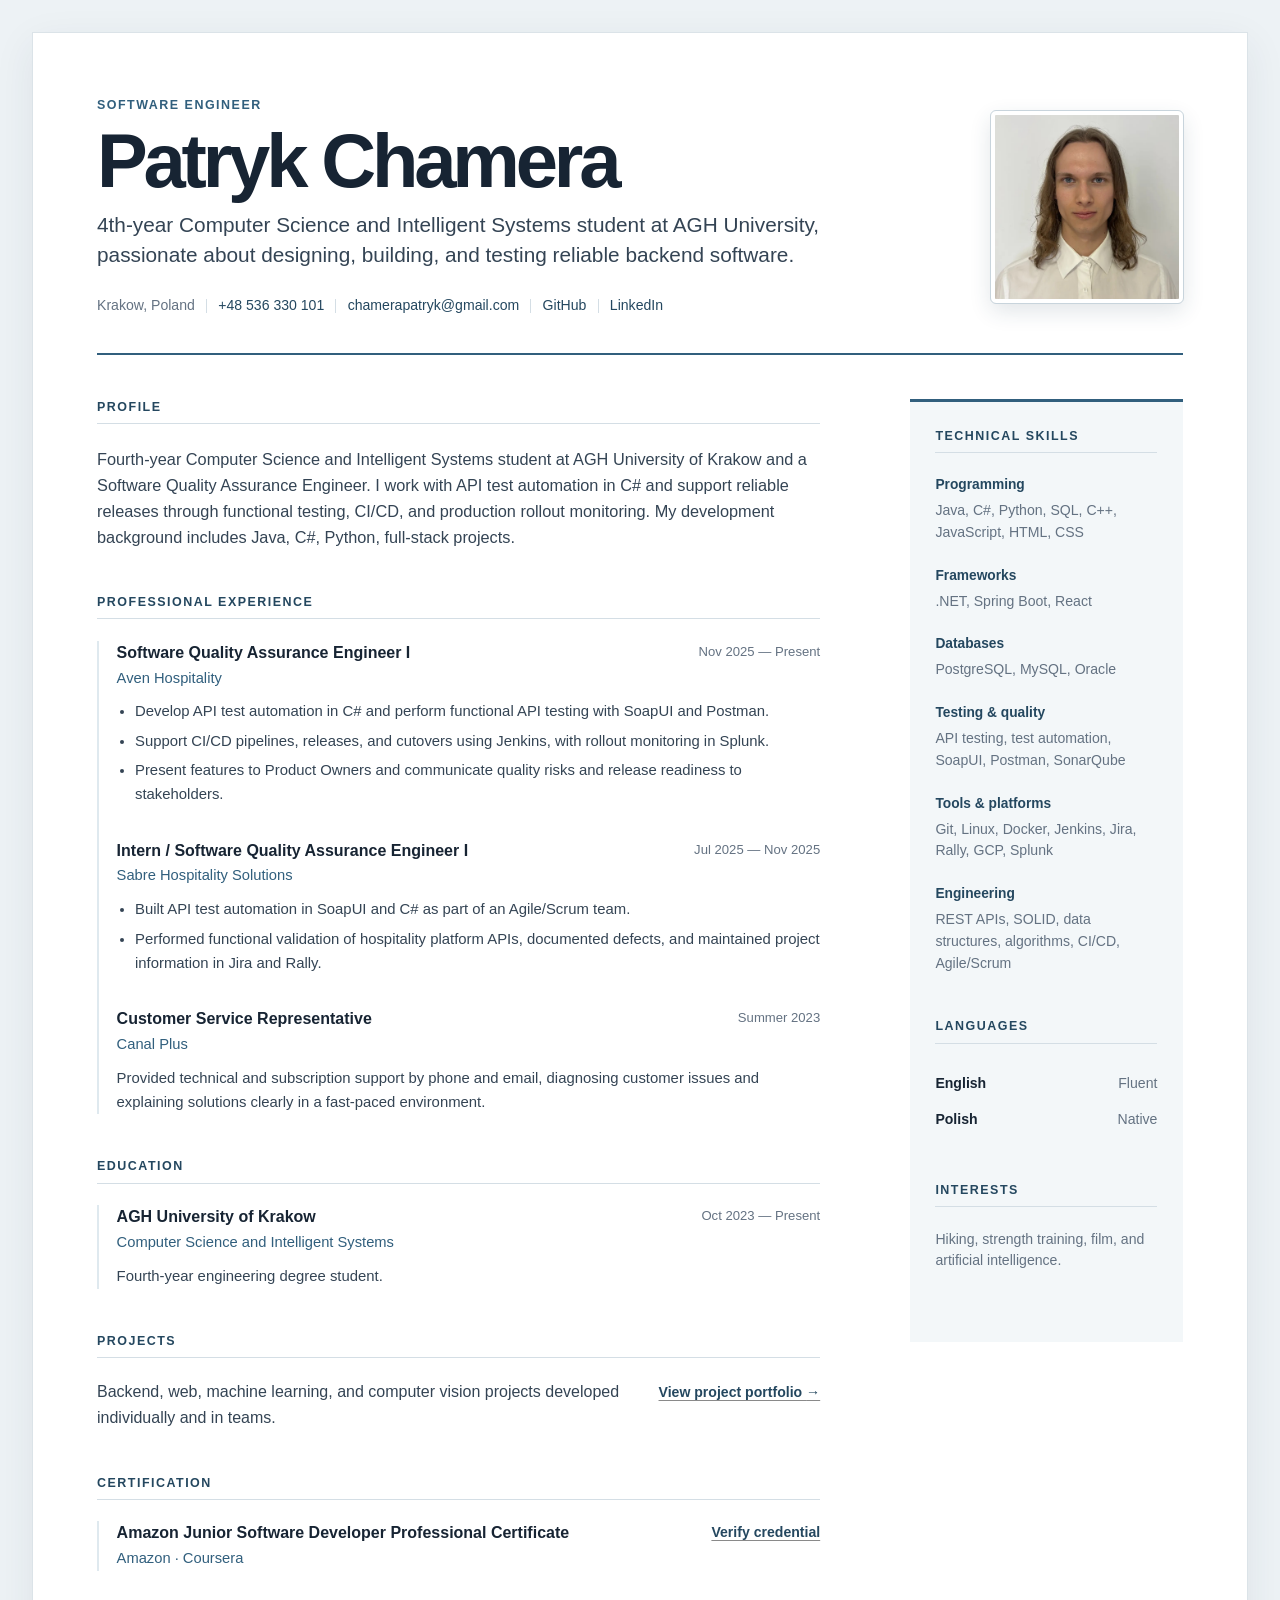
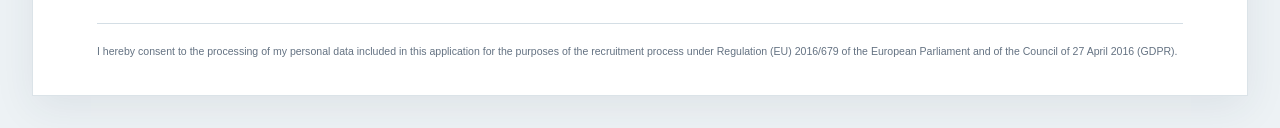
==== commit bb8a5a29: "small fix" ====
--- a/index.html
+++ b/index.html
@@ -163,12 +163,12 @@
                     <h2 id="languages-heading">Languages</h2>
                     <dl class="language-list">
                         <div>
+                            <dt>English</dt>
+                            <dd>Fluent</dd>
+                        </div>
+                        <div>
                             <dt>Polish</dt>
                             <dd>Native</dd>
-                        </div>
-                        <div>
-                            <dt>English</dt>
-                            <dd>B2</dd>
                         </div>
                     </dl>
                 </section>
